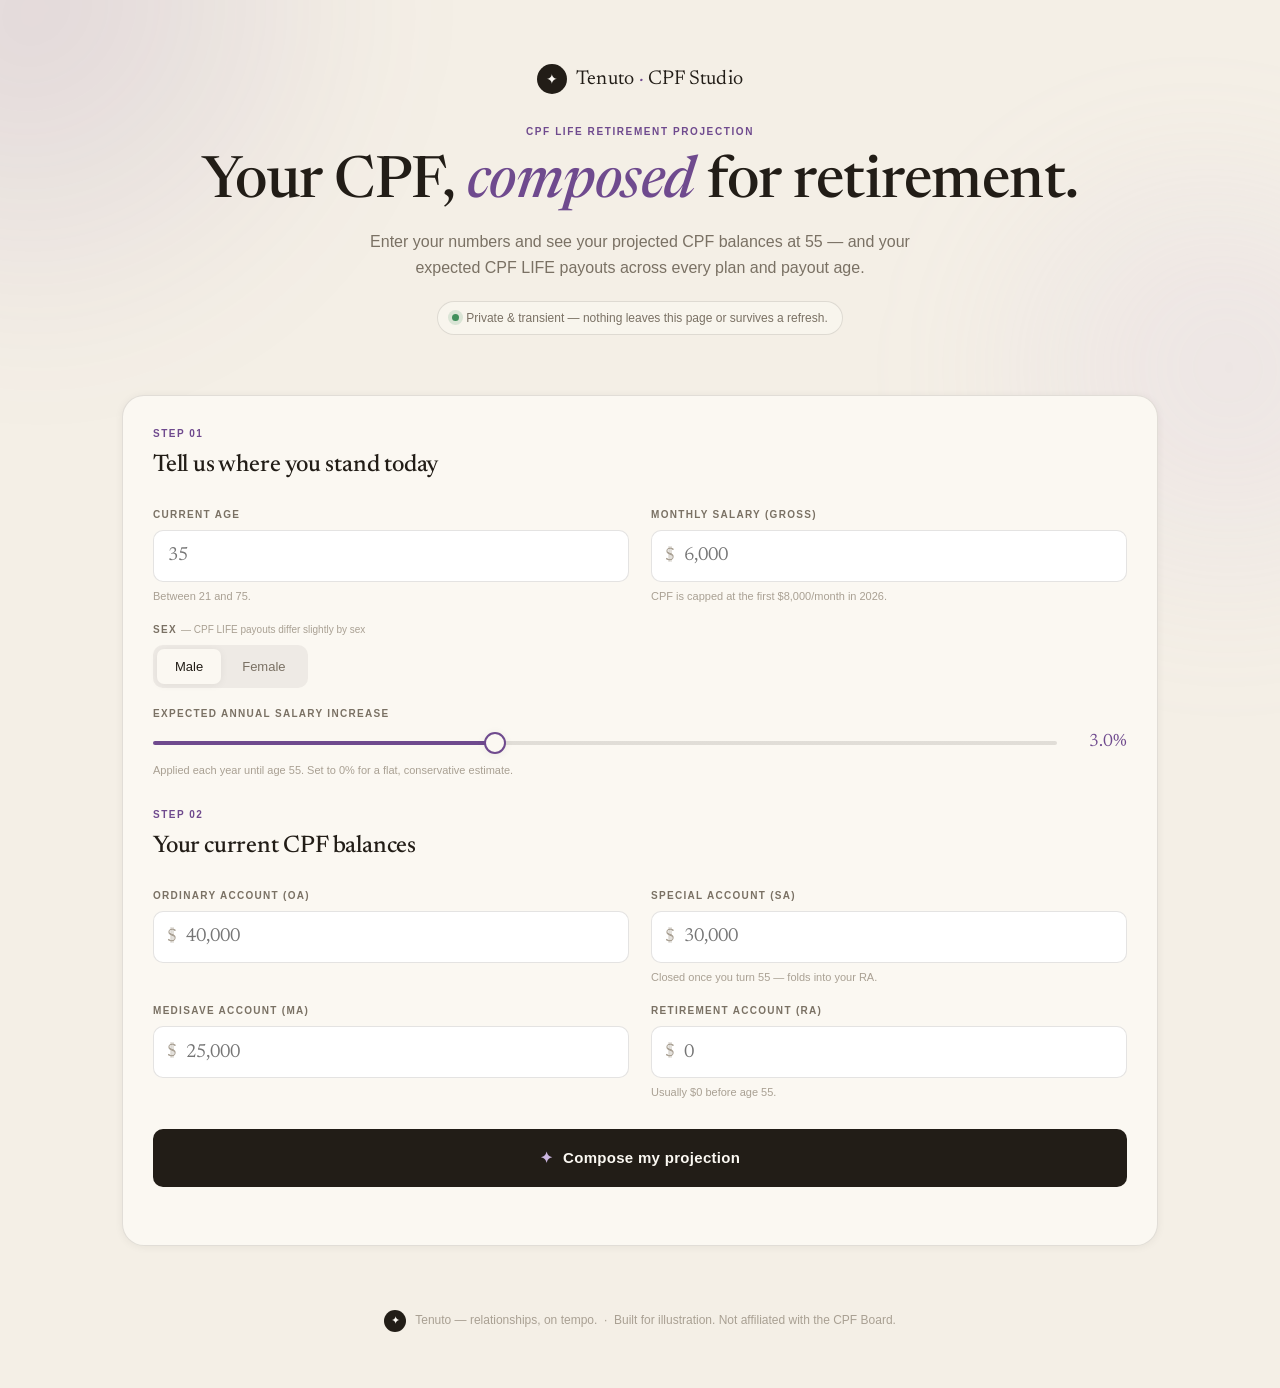
==== cpf-life-calculator/index.html @ d9b05e90 "Add CPF LIFE calculator (cpf-life-calculator/)" ====
<!DOCTYPE html>
<html lang="en">
<head>
<meta charset="UTF-8" />
<meta name="viewport" content="width=device-width, initial-scale=1.0" />
<title>CPF LIFE Projection — Tenuto</title>
<meta name="description" content="Estimate your CPF balances at retirement and your CPF LIFE monthly payouts across every plan. Nothing is saved." />
<link rel="preconnect" href="https://fonts.googleapis.com" />
<link rel="preconnect" href="https://fonts.gstatic.com" crossorigin />
<link href="https://fonts.googleapis.com/css2?family=Newsreader:ital,opsz,wght@0,6..72,400;0,6..72,500;0,6..72,600;1,6..72,400;1,6..72,500&display=swap" rel="stylesheet" />
<style>
  /* ─────────────────────────────────────────────────────────────
     Tenuto design tokens — "Relationships, on tempo."
     Warm ivory canvas · single plum accent · Newsreader serif voice.
  ───────────────────────────────────────────────────────────────*/
  :root{
    --bg:#F4EFE6; --bg2:#FBF8F2; --field:#FFFFFF;
    --ink:#221D17; --ink2:#7A7164; --ink3:#A9A093;
    --hair:rgba(34,29,23,0.12); --hair2:rgba(34,29,23,0.06);
    --accent:#6F4A8E; --accentTint:#CBB6E0; --accentSoft:rgba(111,74,142,0.10);
    --clay:#9A3B32; --green:#3F8F5B;
    --serif:'Newsreader', Georgia, 'Times New Roman', serif;
    --sans:-apple-system, BlinkMacSystemFont, 'Helvetica Neue', Helvetica, Arial, sans-serif;
    --shadow:0 1px 8px rgba(34,29,23,0.06);
    --shadow-lg:0 16px 50px -18px rgba(34,29,23,0.28);
    --r-sm:6px; --r-md:10px; --r-lg:16px; --r-xl:22px;
  }
  *{box-sizing:border-box; margin:0; padding:0}
  html{scroll-behavior:smooth}
  body{
    font-family:var(--sans); color:var(--ink); background:var(--bg);
    -webkit-font-smoothing:antialiased; line-height:1.5; overflow-x:hidden;
    font-size:15px;
  }
  /* animated ambient field */
  .ambient{position:fixed; inset:0; z-index:0; pointer-events:none; overflow:hidden}
  .blob{position:absolute; border-radius:50%; filter:blur(70px); opacity:.5; animation:drift 26s ease-in-out infinite}
  .blob.b1{width:46vw; height:46vw; left:-12vw; top:-14vw; background:radial-gradient(circle at 30% 30%, rgba(111,74,142,.30), transparent 65%)}
  .blob.b2{width:40vw; height:40vw; right:-12vw; top:18vh; background:radial-gradient(circle at 60% 40%, rgba(203,182,224,.40), transparent 65%); animation-delay:-8s}
  .blob.b3{width:38vw; height:38vw; left:24vw; bottom:-18vw; background:radial-gradient(circle at 50% 50%, rgba(154,59,50,.16), transparent 65%); animation-delay:-14s}
  @keyframes drift{0%,100%{transform:translate(0,0) scale(1)}33%{transform:translate(4vw,3vh) scale(1.08)}66%{transform:translate(-3vw,-2vh) scale(.96)}}
  @media (prefers-reduced-motion: reduce){.blob{animation:none}}

  .wrap{position:relative; z-index:1; max-width:1080px; margin:0 auto; padding:0 22px}

  /* ── Masthead ───────────────────────────────────────────── */
  header.mast{padding:64px 0 26px; text-align:center}
  .brandrow{display:inline-flex; align-items:center; gap:9px; margin-bottom:30px;
    opacity:0; animation:rise .8s .05s cubic-bezier(.2,.7,.2,1) forwards}
  .mark{width:30px; height:30px; border-radius:50%; background:var(--ink); color:var(--bg2);
    display:grid; place-items:center; font-size:14px}
  .brandname{font-family:var(--serif); font-size:20px; letter-spacing:.2px}
  .brandname em{font-style:italic; color:var(--accent)}
  .kicker{font-family:var(--sans); font-size:10px; font-weight:600; letter-spacing:1.6px;
    text-transform:uppercase; color:var(--accent); margin-bottom:14px;
    opacity:0; animation:rise .8s .12s cubic-bezier(.2,.7,.2,1) forwards}
  h1{font-family:var(--serif); font-weight:500; font-size:clamp(34px,6vw,58px);
    line-height:1.04; letter-spacing:-.5px; margin-bottom:16px;
    opacity:0; animation:rise .9s .18s cubic-bezier(.2,.7,.2,1) forwards}
  h1 em{font-style:italic; color:var(--accent)}
  .sub{max-width:560px; margin:0 auto; color:var(--ink2); font-size:16px; line-height:1.6;
    opacity:0; animation:rise .9s .26s cubic-bezier(.2,.7,.2,1) forwards}
  .priv{display:inline-flex; align-items:center; gap:7px; margin-top:20px; padding:7px 14px;
    border:1px solid var(--hair); border-radius:999px; background:rgba(251,248,242,.6);
    font-size:12px; color:var(--ink2); opacity:0; animation:rise .9s .34s cubic-bezier(.2,.7,.2,1) forwards}
  .priv .dot{width:7px; height:7px; border-radius:50%; background:var(--green); box-shadow:0 0 0 4px rgba(63,143,91,.16)}

  @keyframes rise{from{opacity:0; transform:translateY(16px)}to{opacity:1; transform:translateY(0)}}

  /* ── Card ───────────────────────────────────────────────── */
  .card{background:var(--bg2); border:1px solid var(--hair); border-radius:var(--r-xl);
    box-shadow:var(--shadow); padding:30px}
  .panel{margin:34px 0; opacity:0; animation:rise .9s .42s cubic-bezier(.2,.7,.2,1) forwards}

  .sectlabel{font-size:10px; font-weight:600; letter-spacing:1.5px; text-transform:uppercase;
    color:var(--accent); margin-bottom:6px}
  .secttitle{font-family:var(--serif); font-size:24px; font-weight:500; letter-spacing:-.2px}

  /* ── Form grid ──────────────────────────────────────────── */
  .grid{display:grid; grid-template-columns:repeat(2,1fr); gap:18px 22px; margin-top:24px}
  .field-full{grid-column:1 / -1}
  label.lab{display:block; font-size:10px; font-weight:600; letter-spacing:1.3px;
    text-transform:uppercase; color:var(--ink2); margin-bottom:8px}
  .inputwrap{position:relative}
  .pre{position:absolute; left:14px; top:50%; transform:translateY(-50%); color:var(--ink3);
    font-family:var(--serif); font-size:18px; pointer-events:none}
  input[type=number]{width:100%; height:52px; padding:0 14px 0 32px; border:1px solid var(--hair);
    border-radius:var(--r-md); background:var(--field); font-family:var(--serif); font-size:19px;
    color:var(--ink); outline:none; transition:border-color .2s, box-shadow .2s; -moz-appearance:textfield}
  input.nopre{padding-left:14px}
  input[type=number]::-webkit-outer-spin-button,input[type=number]::-webkit-inner-spin-button{-webkit-appearance:none}
  input[type=number]:focus{border-color:var(--accent); box-shadow:0 0 0 3px var(--accentSoft)}
  .hint{font-size:11px; color:var(--ink3); margin-top:6px}

  /* segmented */
  .seg{display:inline-flex; padding:4px; background:var(--hair2); border-radius:var(--r-md); gap:3px}
  .seg button{appearance:none; border:0; background:transparent; cursor:pointer; font-family:var(--sans);
    font-size:13px; font-weight:500; color:var(--ink2); padding:10px 18px; border-radius:7px;
    transition:all .22s cubic-bezier(.2,.7,.2,1)}
  .seg button[aria-pressed=true]{background:var(--bg2); color:var(--ink); box-shadow:var(--shadow)}

  /* slider */
  .sliderrow{display:flex; align-items:center; gap:16px}
  input[type=range]{-webkit-appearance:none; appearance:none; height:4px; border-radius:999px; flex:1;
    background:linear-gradient(90deg,var(--accent) var(--fill,40%), var(--hair) var(--fill,40%)); outline:none}
  input[type=range]::-webkit-slider-thumb{-webkit-appearance:none; width:22px; height:22px; border-radius:50%;
    background:var(--bg2); border:2px solid var(--accent); cursor:pointer; box-shadow:var(--shadow); transition:transform .15s}
  input[type=range]::-webkit-slider-thumb:active{transform:scale(1.15)}
  input[type=range]::-moz-range-thumb{width:20px; height:20px; border-radius:50%; background:var(--bg2);
    border:2px solid var(--accent); cursor:pointer}
  .slidval{font-family:var(--serif); font-size:18px; min-width:54px; text-align:right; color:var(--accent)}

  /* CTA button */
  .calcbtn{margin-top:28px; width:100%; height:58px; border:0; border-radius:var(--r-md); cursor:pointer;
    background:var(--ink); color:var(--bg2); font-family:var(--sans); font-size:15px; font-weight:600;
    letter-spacing:.3px; display:inline-flex; align-items:center; justify-content:center; gap:10px;
    transition:transform .18s cubic-bezier(.2,.7,.2,1), box-shadow .25s, background .2s}
  .calcbtn:hover{transform:translateY(-2px); box-shadow:var(--shadow-lg); background:#171310}
  .calcbtn:active{transform:translateY(0)}
  .calcbtn .glyph{color:var(--accentTint)}

  .err{color:var(--clay); font-size:12px; margin-top:12px; min-height:16px; text-align:center}

  /* ── Results ────────────────────────────────────────────── */
  #results{display:none}
  #results.show{display:block}
  .reveal{opacity:0; transform:translateY(22px); transition:opacity .8s cubic-bezier(.2,.7,.2,1), transform .8s cubic-bezier(.2,.7,.2,1)}
  .reveal.in{opacity:1; transform:translateY(0)}

  .heroStats{display:grid; grid-template-columns:repeat(3,1fr); gap:18px; margin-top:24px}
  .stat{background:var(--bg2); border:1px solid var(--hair); border-radius:var(--r-lg); padding:24px; position:relative; overflow:hidden}
  .stat.feature{background:linear-gradient(155deg,#2a2238,#191320); border-color:transparent; color:var(--bg2)}
  .stat .lab2{font-size:10px; font-weight:600; letter-spacing:1.3px; text-transform:uppercase; color:var(--ink2); margin-bottom:12px}
  .stat.feature .lab2{color:var(--accentTint)}
  .stat .num{font-family:var(--serif); font-size:clamp(28px,4.4vw,40px); font-weight:500; line-height:1; letter-spacing:-.5px}
  .stat .num small{font-size:.5em; color:var(--ink3); font-weight:400}
  .stat.feature .num small{color:var(--accentTint)}
  .stat .cap{font-size:12px; color:var(--ink2); margin-top:10px}
  .stat.feature .cap{color:rgba(251,248,242,.7)}
  .stat .spark{position:absolute; right:-6px; bottom:-6px; font-family:var(--serif); font-size:90px; color:var(--accentSoft); line-height:1; user-select:none}

  /* chart card */
  .chartcard{margin-top:22px; padding:28px}
  .chart-head{display:flex; justify-content:space-between; align-items:flex-start; flex-wrap:wrap; gap:12px; margin-bottom:6px}
  .legend{display:flex; gap:16px; flex-wrap:wrap; font-size:12px; color:var(--ink2)}
  .legend span{display:inline-flex; align-items:center; gap:6px}
  .swatch{width:11px; height:11px; border-radius:3px; display:inline-block}
  svg.chart{width:100%; height:auto; display:block; overflow:visible}
  .axis{font-size:10px; fill:var(--ink3); font-family:var(--sans)}
  .gridline{stroke:var(--hair); stroke-width:1}
  .draw{stroke-dasharray:var(--len); stroke-dashoffset:var(--len); animation:drawline 1.6s .2s cubic-bezier(.4,0,.2,1) forwards}
  @keyframes drawline{to{stroke-dashoffset:0}}

  /* breakdown bars */
  .bd{display:grid; gap:14px; margin-top:22px}
  .bd-row{display:grid; grid-template-columns:90px 1fr 110px; align-items:center; gap:14px}
  .bd-name{font-size:12px; font-weight:600; letter-spacing:.4px; color:var(--ink2)}
  .bd-track{height:30px; background:var(--hair2); border-radius:7px; overflow:hidden}
  .bd-fill{height:100%; width:0; border-radius:7px; transition:width 1.2s cubic-bezier(.2,.7,.2,1)}
  .bd-val{font-family:var(--serif); font-size:17px; text-align:right; color:var(--ink)}

  /* matrix */
  .matrix-scroll{overflow-x:auto; margin-top:22px; border-radius:var(--r-md)}
  table.matrix{width:100%; border-collapse:collapse; min-width:560px}
  table.matrix th,table.matrix td{padding:14px 12px; text-align:right; border-bottom:1px solid var(--hair)}
  table.matrix thead th{font-size:10px; font-weight:600; letter-spacing:1px; text-transform:uppercase; color:var(--ink2); text-align:right}
  table.matrix thead th:first-child,table.matrix tbody th{text-align:left}
  table.matrix tbody th{font-family:var(--sans); font-weight:600; font-size:13px; color:var(--ink)}
  table.matrix tbody th small{display:block; font-weight:400; font-size:10.5px; color:var(--ink3); letter-spacing:0; text-transform:none; margin-top:2px}
  table.matrix td{font-family:var(--serif); font-size:18px; color:var(--ink)}
  table.matrix .col65{background:var(--accentSoft)}
  table.matrix tr:last-child td,table.matrix tr:last-child th{border-bottom:0}

  /* plan cards */
  .plans{display:grid; grid-template-columns:repeat(3,1fr); gap:18px; margin-top:22px}
  .plan{background:var(--bg2); border:1px solid var(--hair); border-radius:var(--r-lg); padding:24px; transition:transform .25s cubic-bezier(.2,.7,.2,1), box-shadow .25s, border-color .25s}
  .plan:hover{transform:translateY(-4px); box-shadow:var(--shadow-lg); border-color:var(--accentTint)}
  .plan h3{font-family:var(--serif); font-size:20px; font-weight:500; margin-bottom:4px}
  .plan .tagline{font-size:11.5px; color:var(--ink2); min-height:32px; margin-bottom:16px}
  .plan .big{font-family:var(--serif); font-size:34px; font-weight:500; letter-spacing:-.5px; line-height:1}
  .plan .big small{font-size:.42em; color:var(--ink3)}
  .plan .meta{font-size:11.5px; color:var(--ink2); margin-top:14px; padding-top:14px; border-top:1px solid var(--hair); line-height:1.6}
  .plan .meta b{color:var(--ink); font-weight:600}
  .badge{display:inline-block; font-size:9.5px; font-weight:600; letter-spacing:1px; text-transform:uppercase; padding:4px 8px; border-radius:999px; background:var(--accentSoft); color:var(--accent); margin-bottom:14px}

  /* control row for over-time chart */
  .ctrlrow{display:flex; align-items:center; gap:12px; flex-wrap:wrap}
  .ctrlrow .lab{margin:0}

  /* comparison */
  .cmp{display:grid; grid-template-columns:repeat(3,1fr); gap:18px; margin-top:22px}
  .cmp-item{text-align:center; background:var(--bg2); border:1px solid var(--hair); border-radius:var(--r-lg); padding:22px}
  .cmp-item .tier{font-size:10px; font-weight:600; letter-spacing:1.2px; text-transform:uppercase; color:var(--accent)}
  .cmp-item .tname{font-family:var(--serif); font-size:15px; color:var(--ink2); margin:4px 0 14px}
  .cmp-bar{height:120px; display:flex; align-items:flex-end; justify-content:center; margin-bottom:14px}
  .cmp-col{width:46px; background:linear-gradient(180deg,var(--accent),#8a63a8); border-radius:7px 7px 0 0; height:0; transition:height 1.1s cubic-bezier(.2,.7,.2,1)}
  .cmp-item .cv{font-family:var(--serif); font-size:24px; font-weight:500}
  .cmp-item .cs{font-size:11px; color:var(--ink3); margin-top:4px}

  /* CTA + disclaimer */
  .ctaband{margin-top:34px; background:linear-gradient(155deg,#2a2238,#191320); color:var(--bg2);
    border-radius:var(--r-xl); padding:38px; text-align:center}
  .ctaband h2{font-family:var(--serif); font-weight:500; font-size:28px; margin-bottom:10px}
  .ctaband h2 em{font-style:italic; color:var(--accentTint)}
  .ctaband p{color:rgba(251,248,242,.72); max-width:480px; margin:0 auto 24px; font-size:14.5px}
  .ctaband a.btn{display:inline-flex; align-items:center; gap:9px; background:var(--bg2); color:var(--ink);
    text-decoration:none; font-weight:600; font-size:14.5px; padding:15px 30px; border-radius:var(--r-md);
    transition:transform .18s, box-shadow .25s}
  .ctaband a.btn:hover{transform:translateY(-2px); box-shadow:0 14px 40px -14px rgba(0,0,0,.6)}

  .disclaimer{margin:30px 0 10px; font-size:11.5px; color:var(--ink3); line-height:1.7; text-align:left}
  .disclaimer b{color:var(--ink2)}
  footer{text-align:center; padding:30px 0 56px; color:var(--ink3); font-size:12px}
  footer .mark{display:inline-grid; vertical-align:middle; margin-right:6px; width:22px; height:22px; font-size:11px}

  /* responsive */
  @media (max-width:760px){
    .grid{grid-template-columns:1fr}
    .heroStats{grid-template-columns:1fr}
    .plans{grid-template-columns:1fr}
    .cmp{grid-template-columns:1fr}
    .card{padding:22px}
    .bd-row{grid-template-columns:74px 1fr 92px; gap:10px}
    header.mast{padding:46px 0 18px}
  }
</style>
</head>
<body>
<div class="ambient" aria-hidden="true">
  <div class="blob b1"></div><div class="blob b2"></div><div class="blob b3"></div>
</div>

<div class="wrap">
  <header class="mast">
    <div class="brandrow">
      <span class="mark">✦</span>
      <span class="brandname">Tenuto <em>·</em> CPF&nbsp;Studio</span>
    </div>
    <div class="kicker">CPF LIFE Retirement Projection</div>
    <h1>Your CPF, <em>composed</em> for retirement.</h1>
    <p class="sub">Enter your numbers and see your projected CPF balances at 55 — and your expected CPF LIFE payouts across every plan and payout age.</p>
    <div class="priv"><span class="dot"></span> Private &amp; transient — nothing leaves this page or survives a refresh.</div>
  </header>

  <!-- ── INPUT ─────────────────────────────────────────────── -->
  <section class="panel">
    <div class="card">
      <div class="sectlabel">Step 01</div>
      <div class="secttitle">Tell us where you stand today</div>

      <div class="grid">
        <div>
          <label class="lab" for="age">Current age</label>
          <div class="inputwrap"><input class="nopre" type="number" id="age" min="21" max="75" step="1" placeholder="35" /></div>
          <div class="hint">Between 21 and 75.</div>
        </div>

        <div>
          <label class="lab" for="salary">Monthly salary (gross)</label>
          <div class="inputwrap"><span class="pre">$</span><input type="number" id="salary" min="0" max="60000" step="50" placeholder="6,000" /></div>
          <div class="hint">CPF is capped at the first $8,000/month in 2026.</div>
        </div>

        <div class="field-full">
          <label class="lab">Sex <span style="font-weight:400;text-transform:none;letter-spacing:0;color:var(--ink3)">— CPF LIFE payouts differ slightly by sex</span></label>
          <div class="seg" id="segSex" role="group" aria-label="Sex">
            <button type="button" data-v="M" aria-pressed="true">Male</button>
            <button type="button" data-v="F" aria-pressed="false">Female</button>
          </div>
        </div>

        <div class="field-full">
          <label class="lab" for="growth">Expected annual salary increase</label>
          <div class="sliderrow">
            <input type="range" id="growth" min="0" max="8" step="0.5" value="3" />
            <span class="slidval" id="growthVal">3.0%</span>
          </div>
          <div class="hint">Applied each year until age 55. Set to 0% for a flat, conservative estimate.</div>
        </div>
      </div>

      <div style="margin-top:28px" class="sectlabel">Step 02</div>
      <div class="secttitle">Your current CPF balances</div>
      <div class="grid">
        <div>
          <label class="lab" for="oa">Ordinary Account (OA)</label>
          <div class="inputwrap"><span class="pre">$</span><input type="number" id="oa" min="0" max="3000000" step="100" placeholder="40,000" /></div>
        </div>
        <div>
          <label class="lab" for="sa">Special Account (SA)</label>
          <div class="inputwrap"><span class="pre">$</span><input type="number" id="sa" min="0" max="3000000" step="100" placeholder="30,000" /></div>
          <div class="hint">Closed once you turn 55 — folds into your RA.</div>
        </div>
        <div>
          <label class="lab" for="ma">MediSave Account (MA)</label>
          <div class="inputwrap"><span class="pre">$</span><input type="number" id="ma" min="0" max="3000000" step="100" placeholder="25,000" /></div>
        </div>
        <div>
          <label class="lab" for="ra">Retirement Account (RA)</label>
          <div class="inputwrap"><span class="pre">$</span><input type="number" id="ra" min="0" max="3000000" step="100" placeholder="0" /></div>
          <div class="hint">Usually $0 before age 55.</div>
        </div>
      </div>

      <button class="calcbtn" id="calcBtn"><span class="glyph">✦</span> Compose my projection</button>
      <div class="err" id="err"></div>
    </div>
  </section>

  <!-- ── RESULTS ───────────────────────────────────────────── -->
  <section id="results">

    <div class="panel reveal" id="r1">
      <div class="sectlabel">Step 03 — Your outlook</div>
      <div class="secttitle" id="outlookTitle">Where your CPF is headed</div>
      <div class="heroStats">
        <div class="stat">
          <div class="lab2" id="s1lab">Total CPF at 55</div>
          <div class="num"><small>$</small><span id="s1" data-target="0">0</span></div>
          <div class="cap" id="s1cap">OA + MediSave + Retirement Account</div>
          <div class="spark">✦</div>
        </div>
        <div class="stat">
          <div class="lab2">RA at 65 · CPF LIFE premium</div>
          <div class="num"><small>$</small><span id="s2" data-target="0">0</span></div>
          <div class="cap">The capital that funds your lifelong payouts</div>
          <div class="spark">✦</div>
        </div>
        <div class="stat feature">
          <div class="lab2">Est. monthly payout from 65</div>
          <div class="num"><small>$</small><span id="s3" data-target="0">0</span></div>
          <div class="cap" id="s3cap">CPF LIFE Standard Plan</div>
          <div class="spark" style="color:rgba(203,182,224,.14)">✦</div>
        </div>
      </div>
    </div>

    <div class="panel reveal" id="r2">
      <div class="card chartcard">
        <div class="chart-head">
          <div>
            <div class="sectlabel">Accumulation</div>
            <div class="secttitle">Your CPF balance, year by year</div>
          </div>
          <div class="legend">
            <span><i class="swatch" style="background:#6F4A8E"></i> Total CPF</span>
            <span><i class="swatch" style="background:#CBB6E0"></i> Retirement Account</span>
          </div>
        </div>
        <div id="accChart"></div>
      </div>
    </div>

    <div class="panel reveal" id="r3">
      <div class="card">
        <div class="sectlabel">Composition</div>
        <div class="secttitle" id="bdTitle">How it splits at age 55</div>
        <div class="bd" id="breakdown"></div>
      </div>
    </div>

    <div class="panel reveal" id="r4">
      <div class="sectlabel">Step 04 — The payouts</div>
      <div class="secttitle">Three plans, your way</div>
      <p style="color:var(--ink2);max-width:620px;margin-top:8px;font-size:14.5px">CPF LIFE gives you three plans. These are your estimated payouts if you start at 65, based on your projected Retirement Account.</p>
      <div class="plans" id="planCards"></div>
    </div>

    <div class="panel reveal" id="r5">
      <div class="card chartcard">
        <div class="chart-head">
          <div>
            <div class="sectlabel">Every permutation</div>
            <div class="secttitle">Payout over your lifetime</div>
          </div>
          <div class="ctrlrow">
            <span class="lab" style="margin:0">Start payouts at</span>
            <div class="seg" id="segAge" role="group" aria-label="Payout start age"></div>
          </div>
        </div>
        <div class="legend" style="margin-bottom:8px">
          <span><i class="swatch" style="background:#6F4A8E"></i> Standard</span>
          <span><i class="swatch" style="background:#3F8F5B"></i> Escalating</span>
          <span><i class="swatch" style="background:#9A3B32"></i> Basic</span>
        </div>
        <div id="lifeChart"></div>
        <p style="color:var(--ink3);font-size:11.5px;margin-top:14px">The Escalating Plan starts lower but grows 2% every year — it typically overtakes the Standard Plan in your late 70s to early 80s.</p>
      </div>
    </div>

    <div class="panel reveal" id="r6">
      <div class="card">
        <div class="sectlabel">Full matrix</div>
        <div class="secttitle">Monthly payout by plan &amp; start age</div>
        <div class="matrix-scroll">
          <table class="matrix" id="matrix"></table>
        </div>
        <p style="color:var(--ink3);font-size:11.5px;margin-top:14px">Escalating figures show the <i>initial</i> monthly payout; it rises 2%/yr thereafter. Deferring each year past 65 adds roughly 7% to your payout.</p>
      </div>
    </div>

    <div class="panel reveal" id="r7">
      <div class="card">
        <div class="sectlabel">For context</div>
        <div class="secttitle">If you set aside each retirement sum</div>
        <p style="color:var(--ink2);max-width:620px;margin-top:8px;font-size:14.5px">Standard Plan payout from 65 at the three benchmark sums for your cohort (projected to the year you turn 55).</p>
        <div class="cmp" id="cmp"></div>
      </div>
    </div>

    <div class="ctaband reveal" id="r8">
      <h2>Want to make these numbers <em>bigger</em>?</h2>
      <p>Top-ups, OA-to-RA transfers, and the right CPF LIFE plan can meaningfully lift your retirement income. Let's map your options together.</p>
      <a class="btn" href="#" id="ctaLink"><span>✦</span> Book a consultation</a>
    </div>

    <div class="disclaimer">
      <b>Important — please read.</b> This tool produces <b>illustrative estimates only</b> and is not financial advice, an offer, or a guarantee of any payout. Figures use 2026 CPF parameters (contribution &amp; allocation rates, $8,000 monthly wage ceiling, 2.5% OA / 4% SMRA interest with extra-interest tiers, BRS $110,200 · FRS $220,400 · ERS $440,800) and assume contributions continue to age 55, after which balances grow at CPF interest with no further contributions or withdrawals. CPF LIFE payouts are modelled from CPF Board's published Standard-Plan estimates (male basis, ~7% female adjustment) and interpolated; Basic and Escalating figures are approximations. Actual CPF rules, interest rates, retirement sums, and payouts are set by the CPF Board and change over time. Verify any figure with the official <a href="https://www.cpf.gov.sg" target="_blank" rel="noopener" style="color:var(--accent)">CPF LIFE Estimator</a> and a licensed adviser before acting.
    </div>
  </section>

  <footer>
    <span class="mark">✦</span> Tenuto — relationships, on tempo. &nbsp;·&nbsp; Built for illustration. Not affiliated with the CPF Board.
  </footer>
</div>

<script>
/* ═══════════════════════════════════════════════════════════════
   CPF + CPF LIFE projection engine  (2026 parameters)
   Sources: CPF Board allocation/contribution rates 2026, interest
   rate floors, retirement sums (BRS/FRS/ERS 2026), and CPF Board
   published CPF LIFE Standard-Plan payout estimates.
   ═══════════════════════════════════════════════════════════════ */
const Y0 = 2026;
const CEIL = 8000;            // monthly Ordinary Wage ceiling 2026
const BHS  = 75500;           // Basic Healthcare Sum 2026 (MA cap)
const RS   = { BRS:110200, FRS:220400, ERS:440800 }; // turning 55 in 2026
const RS_G = 0.035;           // retirement sums grow ~3.5%/yr
const FEMALE_ADJ = 0.93;      // CPF LIFE female payout ≈ 7% lower
const DEFER = 0.07;           // ≈ +7% payout per year deferred past 65
const ESC_INIT = 0.79;        // Escalating initial ≈ 79% of Standard
const ESC_GROW = 0.02;        // Escalating grows 2%/yr
const BASIC_INIT = 0.95;      // Basic initial ≈ 95% of Standard

// Allocation rates 2026 — fraction of (capped) wage to each account.
const ALLOC = [
  {max:35, oa:.23,  sa:.06,  ma:.08 },
  {max:45, oa:.21,  sa:.07,  ma:.09 },
  {max:50, oa:.19,  sa:.08,  ma:.10 },
  {max:55, oa:.15,  sa:.115, ma:.105},
  {max:60, oa:.12,  ra:.115, ma:.105},
  {max:65, oa:.035, ra:.11,  ma:.105},
  {max:70, oa:.01,  ra:.05,  ma:.105},
  {max:200,oa:.01,  ra:.01,  ma:.105},
];
const band = a => ALLOC.find(b => a <= b.max);

// Official CPF LIFE reference tables (2026 basis, Standard Plan, male).
//   SP : savings set aside at 55  →  CPF LIFE premium at 65
//   P65: premium at 65            →  monthly payout from 65
// Linear interpolation between these published anchors reproduces CPF's
// own figures exactly at BRS/FRS/ERS.
const SP  = [[50000,82400],[110200,170200],[150000,227900],[220400,330100],[300000,445600],[440800,650100]];
const P65 = [[82400,490],[170200,950],[227900,1250],[330100,1780],[445600,2380],[650100,3440]];
function interp(t,x){
  if (x<=t[0][0]){ const[a,va]=t[0],[b,vb]=t[1]; return Math.max(0, va+(vb-va)/(b-a)*(x-a)); }
  for (let i=0;i<t.length-1;i++){ const[a,va]=t[i],[b,vb]=t[i+1]; if(x<=b) return va+(vb-va)/(b-a)*(x-a); }
  const n=t.length,[a,va]=t[n-2],[b,vb]=t[n-1]; return vb+(vb-va)/(b-a)*(x-b);
}
// RA at 65 (the CPF LIFE premium) from a Retirement Account balance held at `age`.
function premium65From(ra, age){
  if (ra<=0) return 0;
  if (age>=65) return ra;
  if (age<=55) return interp(SP, ra);
  const fullRatio = interp(SP, ra)/ra;            // implied 10-yr growth at this balance
  return ra*Math.pow(fullRatio, (65-age)/10);
}

function project(inp){
  let {age, salary, growth, oa, sa, ma, ra} = inp;
  let OA=oa, SA=sa, MA=ma, RA=ra, sal=salary;
  const accumulated = age < 55;
  const series=[{age, OA, SA, MA, RA, total:OA+SA+MA+RA}];

  // Phase 1 — accumulate to 55
  if (age < 55){
    for (let a=age; a<55; a++){
      const wage = Math.min(sal, CEIL) * 12;
      const bd = band(a);
      OA += wage*bd.oa; SA += wage*(bd.sa||0); MA += wage*bd.ma;
      if (MA > BHS){ SA += (MA-BHS); MA = BHS; }          // MA overflow → SA pre-55
      const comb = Math.min(OA,20000) + SA + MA;          // extra interest base (pre-55)
      const extra = 0.01*Math.min(60000, comb);
      OA*=1.025; SA*=1.04; MA*=1.04; SA += extra;
      sal *= (1+growth);
      series.push({age:a+1, OA, SA, MA, RA, total:OA+SA+MA+RA});
    }
    // Form RA at 55 — SA then OA up to the cohort's FRS
    const yrsTo55 = 55 - age;
    const frs55 = RS.FRS * Math.pow(1+RS_G, yrsTo55);
    let need = frs55;
    let m = Math.min(SA, need); RA+=m; SA-=m; need-=m;
    if (need>0){ const m2=Math.min(OA,need); RA+=m2; OA-=m2; need-=m2; }
    OA += SA; SA = 0;                                      // SA closes at 55
    series[series.length-1] = {age:55, OA, SA:0, MA, RA, total:OA+MA+RA};
  }

  // Snapshot at "retirement" (age 55, or now if already older)
  const baseAge = Math.max(age, 55);
  const snap = { age:baseAge, OA, MA, RA, total:OA+MA+RA };

  // Phase 2 — RA at 65 (CPF LIFE premium) + balances grown to 65 for display
  const RA65 = premium65From(RA, baseAge);
  const yrsTo65 = Math.max(0, 65 - baseAge);
  let OA65 = OA*Math.pow(1.025, yrsTo65);
  let MA65 = MA*Math.pow(1.04,  yrsTo65);
  // extend the series to 65 for the chart (only when RA already exists, i.e. age>=55)
  if (!accumulated && baseAge < 65 && RA > 0){
    const annual = Math.pow(RA65/RA, 1/yrsTo65);
    let rr=RA, oo=OA, mm=MA;
    for (let a=baseAge; a<65; a++){ rr*=annual; oo*=1.025; mm*=1.04;
      series.push({age:a+1, OA:oo, SA:0, MA:mm, RA:rr, total:oo+mm+rr}); }
  }

  // Phase 3 — payouts. Earliest start = max(65, current age).
  const earliest = Math.max(65, age);
  const ages = []; for(let a=earliest; a<=70; a++) ages.push(a);
  const g = inp.sex==='F' ? FEMALE_ADJ : 1;
  const base65 = interp(P65, RA65) * g;     // Standard payout if started at 65

  const payoutAt = (a) => base65 * (1 + DEFER*(a-65));
  const plans = ages.map(a => {
    const std = payoutAt(a);
    return { age:a, Standard:std, Basic:std*BASIC_INIT, Escalating:std*ESC_INIT };
  });

  // Benchmark comparison (cohort BRS/FRS/ERS set aside at 55 → payout @65)
  const yrsTo55 = Math.max(0, 55-age);
  const f = Math.pow(1+RS_G, yrsTo55);
  const bench = ['BRS','FRS','ERS'].map(k => {
    const at55 = RS[k]*f;
    const at65 = interp(SP, at55);
    return { tier:k, at55, payout: interp(P65, at65)*g };
  });

  return { snap, RA65, OA65, MA65, total65:OA65+MA65+RA65, base65, ages, plans, bench, series, sex:inp.sex, age };
}

/* ═══════════════════════════════════════════════════════════════
   UI
   ═══════════════════════════════════════════════════════════════ */
const $ = s => document.querySelector(s);
const fmt = n => Math.round(n).toLocaleString('en-SG');
let SEX='M', START=65, MODEL=null;

// segmented: sex
$('#segSex').addEventListener('click', e=>{
  const b=e.target.closest('button'); if(!b) return;
  [...e.currentTarget.children].forEach(x=>x.setAttribute('aria-pressed', x===b));
  SEX=b.dataset.v;
});
// slider
const gr=$('#growth'), grv=$('#growthVal');
const setGr=()=>{ grv.textContent=parseFloat(gr.value).toFixed(1)+'%'; gr.style.setProperty('--fill',(gr.value/8*100)+'%'); };
gr.addEventListener('input',setGr); setGr();

$('#calcBtn').addEventListener('click', run);
[...document.querySelectorAll('input')].forEach(i=>i.addEventListener('keydown',e=>{ if(e.key==='Enter') run(); }));

function num(id){ const v=parseFloat($('#'+id).value); return isNaN(v)?null:v; }

function run(){
  const err=$('#err'); err.textContent='';
  const age=num('age'), salary=num('salary');
  const oa=num('oa')||0, sa=num('sa')||0, ma=num('ma')||0, ra=num('ra')||0;
  if(age===null||age<21||age>75){ err.textContent='Please enter an age between 21 and 75.'; return; }
  if(salary===null||salary<0){ err.textContent='Please enter your monthly salary.'; return; }
  const growth=parseFloat(gr.value)/100;

  MODEL = project({age, salary, growth, sex:SEX, oa, sa, ma, ra});
  START = MODEL.ages[0];
  render(MODEL);

  const res=$('#results'); res.classList.add('show');
  // staged reveal
  const panels=['#r1','#r2','#r3','#r4','#r5','#r6','#r7','#r8'];
  requestAnimationFrame(()=>{
    panels.forEach((p,i)=> setTimeout(()=>$(p).classList.add('in'), 80*i));
    const r1=$('#r1'); if(r1.scrollIntoView) r1.scrollIntoView({behavior:'smooth', block:'start'});
  });
}

function render(m){
  const olderNow = m.age>=55;
  $('#s1lab').textContent = olderNow? 'Total CPF today' : 'Total CPF at 55';
  $('#outlookTitle').textContent = olderNow? 'Where your CPF stands' : 'Where your CPF is headed';
  $('#bdTitle').textContent = olderNow? 'How it splits today' : 'How it splits at age 55';
  $('#s1cap').textContent = 'OA + MediSave' + (m.snap.RA>0?' + Retirement Account':'');

  countUp($('#s1'), m.snap.total);
  countUp($('#s2'), m.RA65);
  countUp($('#s3'), m.plans[0].Standard);
  $('#s3cap').textContent = `CPF LIFE Standard Plan${m.age>=65?'':' · from age 65'} · ${m.sex==='F'?'female':'male'} basis`;

  // Accumulation chart only makes sense when there's a path to plot.
  if (m.series.length > 1){ $('#r2').style.display=''; drawAccChart(m.series); }
  else { $('#r2').style.display='none'; }
  drawBreakdown(m.snap);
  drawPlanCards(m);
  buildAgeSeg(m);
  drawLifeChart(m);
  buildMatrix(m);
  drawCmp(m);
}

/* count-up animation */
function countUp(el, target){
  const dur=1100, t0=performance.now();
  const ease=t=>1-Math.pow(1-t,3);
  function step(now){
    const k=Math.min(1,(now-t0)/dur);
    el.textContent=fmt(target*ease(k));
    if(k<1) requestAnimationFrame(step);
  }
  requestAnimationFrame(step);
}

/* ── accumulation chart (total + RA) ── */
function drawAccChart(series){
  const W=920,H=300,pad={l:54,r:18,t:18,b:34};
  const xs=series.map(d=>d.age), maxT=Math.max(...series.map(d=>d.total),1);
  const x=a=>pad.l+(a-xs[0])/(xs[xs.length-1]-xs[0]||1)*(W-pad.l-pad.r);
  const y=v=>H-pad.b-(v/maxT)*(H-pad.t-pad.b);
  const line=(key)=>series.map((d,i)=>(i?'L':'M')+x(d.age).toFixed(1)+' '+y(d[key]).toFixed(1)).join(' ');
  const area=line('total')+` L ${x(xs[xs.length-1])} ${H-pad.b} L ${x(xs[0])} ${H-pad.b} Z`;
  // gridlines
  let grid='';
  for(let i=0;i<=4;i++){ const v=maxT*i/4, yy=y(v);
    grid+=`<line class="gridline" x1="${pad.l}" y1="${yy}" x2="${W-pad.r}" y2="${yy}"/>`+
          `<text class="axis" x="${pad.l-8}" y="${yy+3}" text-anchor="end">$${fmt(v/1000)}k</text>`; }
  let xlab='';
  const step=Math.max(1,Math.round((xs.length-1)/6));
  for(let i=0;i<xs.length;i+=step){ xlab+=`<text class="axis" x="${x(xs[i])}" y="${H-10}" text-anchor="middle">${xs[i]}</text>`; }
  const lenT=2600,lenR=2600;
  $('#accChart').innerHTML=`<svg class="chart" viewBox="0 0 ${W} ${H}" preserveAspectRatio="xMidYMid meet">
    <defs><linearGradient id="ag" x1="0" y1="0" x2="0" y2="1">
      <stop offset="0" stop-color="#6F4A8E" stop-opacity=".22"/><stop offset="1" stop-color="#6F4A8E" stop-opacity="0"/>
    </linearGradient></defs>
    ${grid}${xlab}
    <path d="${area}" fill="url(#ag)"/>
    <path d="${line('total')}" fill="none" stroke="#6F4A8E" stroke-width="3" stroke-linecap="round" stroke-linejoin="round" class="draw" style="--len:${lenT}"/>
    <path d="${line('RA')}" fill="none" stroke="#CBB6E0" stroke-width="2.5" stroke-dasharray="2600" stroke-linecap="round" stroke-linejoin="round" class="draw" style="--len:${lenR}"/>
  </svg>`;
}

/* ── breakdown bars ── */
function drawBreakdown(s){
  const rows=[['OA','Ordinary',s.OA,'#A9A093'],['MA','MediSave',s.MA,'#CBB6E0'],['RA','Retirement',s.RA,'#6F4A8E']]
    .filter(r=>r[2]>0.5);
  const max=Math.max(...rows.map(r=>r[2]),1);
  $('#breakdown').innerHTML=rows.map(r=>`
    <div class="bd-row">
      <span class="bd-name">${r[1]}</span>
      <div class="bd-track"><div class="bd-fill" data-w="${(r[2]/max*100)}" style="background:${r[3]}"></div></div>
      <span class="bd-val">$${fmt(r[2])}</span>
    </div>`).join('');
  // animate widths after paint
  requestAnimationFrame(()=>setTimeout(()=>{
    document.querySelectorAll('#breakdown .bd-fill').forEach(f=>f.style.width=f.dataset.w+'%');
  },120));
}

/* ── plan cards (start at 65) ── */
function drawPlanCards(m){
  const p=m.plans[0], a0=p.age;
  const months=(90-a0)*12;
  const totStd=p.Standard*months;
  const totBasic=p.Basic*months;
  let totEsc=0,e=p.Escalating; for(let yr=a0; yr<90; yr++){ totEsc+=e*12; e*=(1+ESC_GROW); }
  const cards=[
    {n:'Standard', badge:'Most popular', tl:'Steady payouts for life — the default plan.',
      v:p.Standard, meta:`Level for life. Est. total to 90: <b>$${fmt(totStd)}</b>.`},
    {n:'Escalating', badge:'Inflation hedge', tl:'Starts lower, rises 2% every year.',
      v:p.Escalating, meta:`Grows yearly; overtakes Standard ~age 80. Est. total to 90: <b>$${fmt(totEsc)}</b>.`},
    {n:'Basic', badge:'Larger legacy', tl:'Lower payouts, more left for loved ones.',
      v:p.Basic, meta:`Bigger bequest to family. Est. total to 90: <b>$${fmt(totBasic)}</b>.`},
  ];
  $('#planCards').innerHTML=cards.map(c=>`
    <div class="plan">
      <span class="badge">${c.badge}</span>
      <h3>${c.n}</h3>
      <div class="tagline">${c.tl}</div>
      <div class="big"><small>$</small>${fmt(c.v)}<small> /mo</small></div>
      <div class="meta">${c.meta}</div>
    </div>`).join('');
}

/* ── payout start-age segmented ── */
function buildAgeSeg(m){
  $('#segAge').innerHTML=m.ages.map((a,i)=>`<button type="button" data-a="${a}" aria-pressed="${i===0}">${a}</button>`).join('');
  $('#segAge').onclick=e=>{ const b=e.target.closest('button'); if(!b) return;
    [...e.currentTarget.children].forEach(x=>x.setAttribute('aria-pressed',x===b));
    START=+b.dataset.a; drawLifeChart(m); };
}

/* ── lifetime payout chart for chosen start age ── */
function drawLifeChart(m){
  const p=m.plans.find(x=>x.age===START)||m.plans[0];
  const a0=p.age, aEnd=95;
  const std=p.Standard, basic=p.Basic;
  const escSeries=[]; let e=p.Escalating;
  for(let a=a0;a<=aEnd;a++){ escSeries.push({a, v:e}); e*=(1+ESC_GROW); }
  const maxV=Math.max(std, basic, escSeries[escSeries.length-1].v)*1.08;
  const W=920,H=300,pad={l:54,r:18,t:18,b:34};
  const x=a=>pad.l+(a-a0)/(aEnd-a0)*(W-pad.l-pad.r);
  const y=v=>H-pad.b-(v/maxV)*(H-pad.t-pad.b);
  let grid='';
  for(let i=0;i<=4;i++){ const v=maxV*i/4, yy=y(v);
    grid+=`<line class="gridline" x1="${pad.l}" y1="${yy}" x2="${W-pad.r}" y2="${yy}"/>`+
          `<text class="axis" x="${pad.l-8}" y="${yy+3}" text-anchor="end">$${fmt(v)}</text>`; }
  let xlab=''; for(let a=a0;a<=aEnd;a+=5){ xlab+=`<text class="axis" x="${x(a)}" y="${H-10}" text-anchor="middle">${a}</text>`; }
  const flat=v=>`M ${x(a0)} ${y(v)} L ${x(aEnd)} ${y(v)}`;
  const escPath=escSeries.map((d,i)=>(i?'L':'M')+x(d.a).toFixed(1)+' '+y(d.v).toFixed(1)).join(' ');
  $('#lifeChart').innerHTML=`<svg class="chart" viewBox="0 0 ${W} ${H}" preserveAspectRatio="xMidYMid meet">
    ${grid}${xlab}
    <path d="${flat(basic)}" fill="none" stroke="#9A3B32" stroke-width="2.5" stroke-dasharray="6 5" class="draw" style="--len:1000" stroke-linecap="round"/>
    <path d="${flat(std)}" fill="none" stroke="#6F4A8E" stroke-width="3" class="draw" style="--len:1000" stroke-linecap="round"/>
    <path d="${escPath}" fill="none" stroke="#3F8F5B" stroke-width="3" class="draw" style="--len:1400" stroke-linecap="round" stroke-linejoin="round"/>
  </svg>`;
}

/* ── full matrix ── */
function buildMatrix(m){
  const head=`<thead><tr><th>Plan</th>${m.ages.map(a=>`<th class="${a===65?'col65':''}">Age ${a}</th>`).join('')}</tr></thead>`;
  const rowDefs=[['Standard','level for life'],['Escalating','initial · +2%/yr'],['Basic','lower · bigger legacy']];
  const body='<tbody>'+rowDefs.map(([k,sub])=>`<tr>
      <th>${k}<small>${sub}</small></th>
      ${m.plans.map(p=>`<td class="${p.age===65?'col65':''}">$${fmt(p[k])}</td>`).join('')}
    </tr>`).join('')+'</tbody>';
  $('#matrix').innerHTML=head+body;
}

/* ── benchmark comparison bars ── */
function drawCmp(m){
  const max=Math.max(...m.bench.map(b=>b.payout),1);
  const names={BRS:'Basic Retirement Sum',FRS:'Full Retirement Sum',ERS:'Enhanced Retirement Sum'};
  $('#cmp').innerHTML=m.bench.map(b=>`
    <div class="cmp-item">
      <div class="tier">${b.tier}</div>
      <div class="tname">${names[b.tier]}</div>
      <div class="cmp-bar"><div class="cmp-col" data-h="${(b.payout/max*100)}"></div></div>
      <div class="cv">$${fmt(b.payout)}<span style="font-size:.55em;color:var(--ink3)"> /mo</span></div>
      <div class="cs">set aside $${fmt(b.at55)} at 55</div>
    </div>`).join('');
  requestAnimationFrame(()=>setTimeout(()=>{
    document.querySelectorAll('#cmp .cmp-col').forEach(c=>c.style.height=c.dataset.h+'%');
  },140));
}
</script>
</body>
</html>
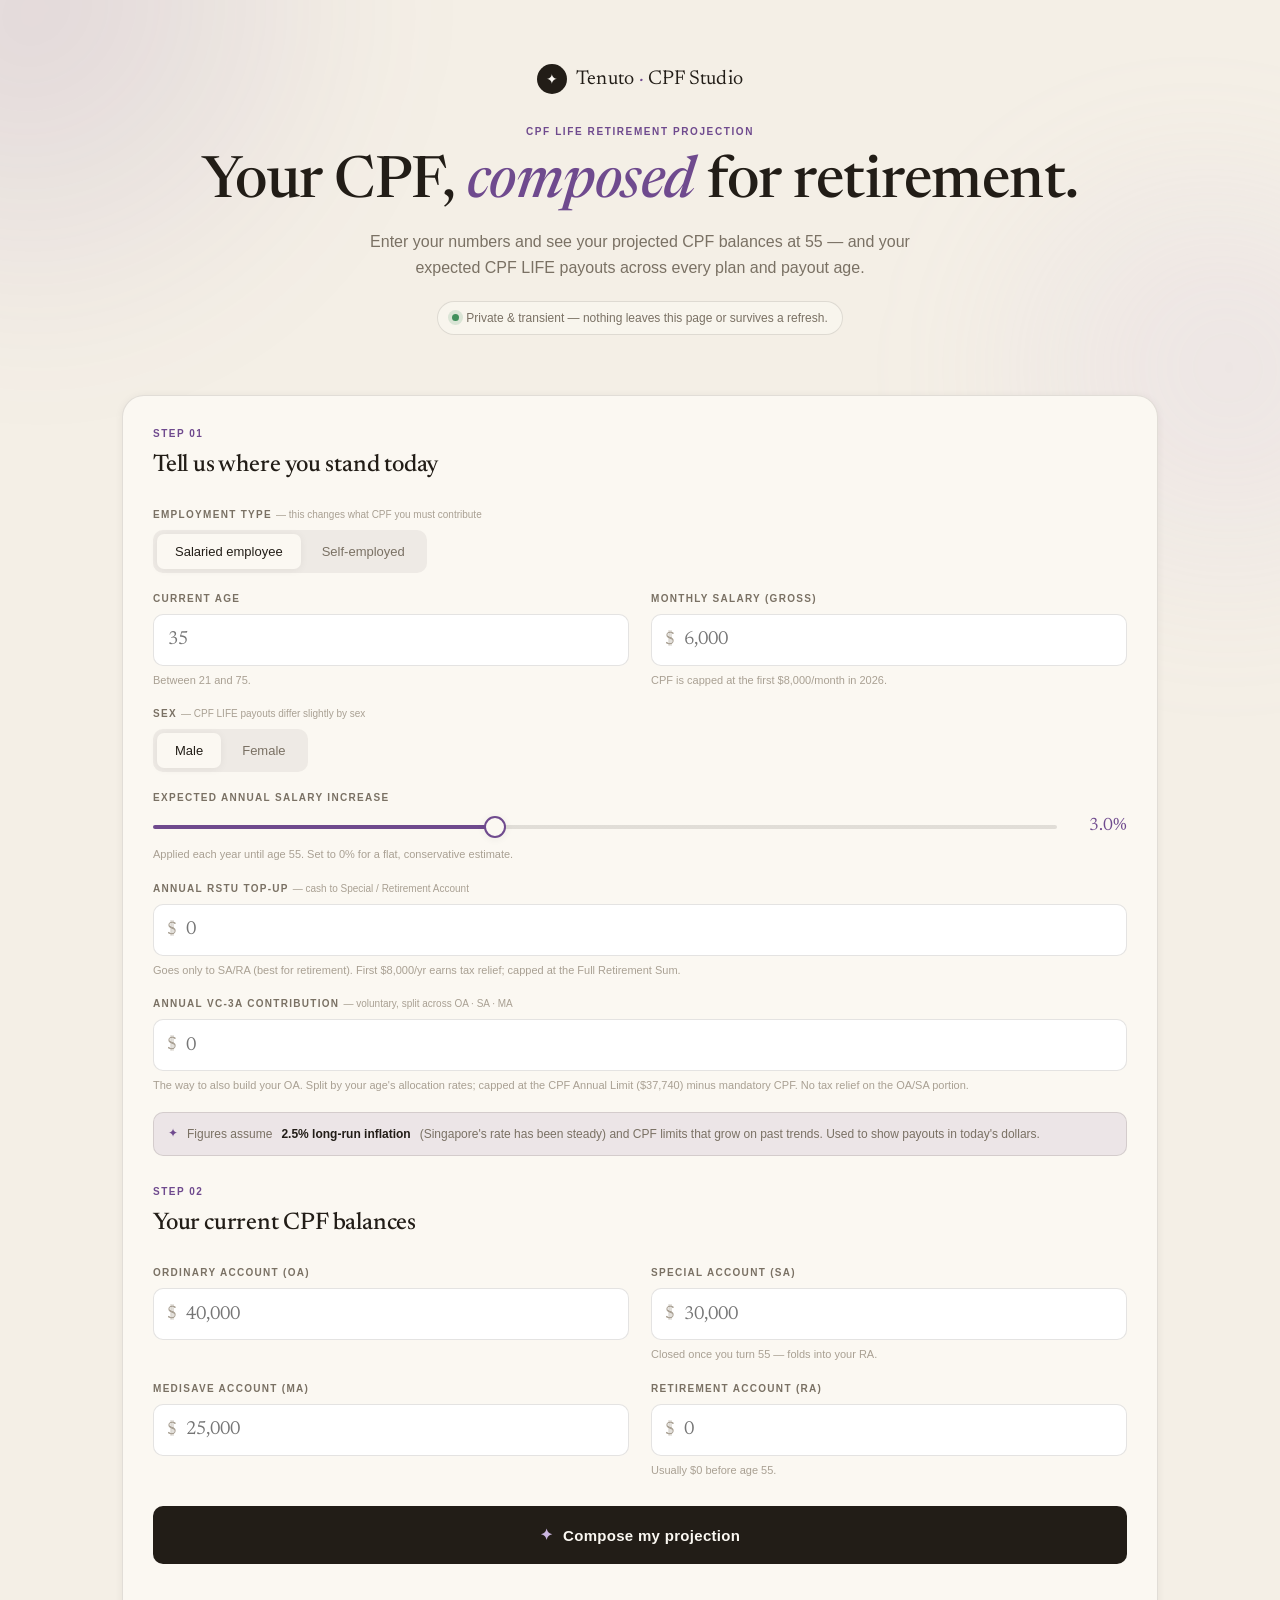
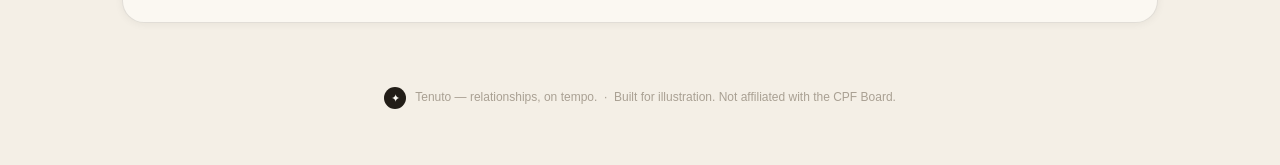
==== commit 986020b2: "Add CPF LIFE calculator (cpf-life-calculator/)" ====
--- a/cpf-life-calculator/index.html
+++ b/cpf-life-calculator/index.html
@@ -138,6 +138,10 @@
   .stat .cap{font-size:12px; color:var(--ink2); margin-top:10px}
   .stat.feature .cap{color:rgba(251,248,242,.7)}
   .stat .spark{position:absolute; right:-6px; bottom:-6px; font-family:var(--serif); font-size:90px; color:var(--accentSoft); line-height:1; user-select:none}
+  .todaynote{display:inline-block; margin-top:10px; font-size:11.5px; font-weight:600; letter-spacing:.2px;
+    color:var(--accentTint); background:rgba(203,182,224,.14); padding:4px 10px; border-radius:999px}
+  .todayline{font-size:11.5px; color:var(--accent); margin-top:6px; font-weight:600}
+  .todayline span{color:var(--ink3); font-weight:400}
 
   /* chart card */
   .chartcard{margin-top:22px; padding:28px}
@@ -145,10 +149,23 @@
   .legend{display:flex; gap:16px; flex-wrap:wrap; font-size:12px; color:var(--ink2)}
   .legend span{display:inline-flex; align-items:center; gap:6px}
   .swatch{width:11px; height:11px; border-radius:3px; display:inline-block}
-  svg.chart{width:100%; height:auto; display:block; overflow:visible}
-  .axis{font-size:10px; fill:var(--ink3); font-family:var(--sans)}
+  #accChart,#lifeChart{position:relative}
+  svg.chart{width:100%; height:auto; display:block; overflow:visible; touch-action:pan-y}
+  .axis{fill:var(--ink3); font-family:var(--sans)}
   .gridline{stroke:var(--hair); stroke-width:1}
   .draw{stroke-dasharray:var(--len); stroke-dashoffset:var(--len); animation:drawline 1.6s .2s cubic-bezier(.4,0,.2,1) forwards}
+  /* hover / touch readout */
+  .hit{fill:transparent}
+  .cursor{stroke:var(--ink3); stroke-width:1; stroke-dasharray:3 3; opacity:0; transition:opacity .12s; pointer-events:none}
+  .hmark{opacity:0; transition:opacity .12s; pointer-events:none}
+  .tip{position:absolute; top:2px; transform:translateX(-50%); pointer-events:none; opacity:0; transition:opacity .12s;
+    background:var(--ink); color:var(--bg2); border-radius:9px; padding:9px 12px; min-width:128px; z-index:6;
+    box-shadow:var(--shadow-lg); white-space:nowrap}
+  .tip .tt-h{font-family:var(--serif); font-size:13.5px; margin-bottom:6px; color:var(--accentTint)}
+  .tip .tt-r{display:flex; justify-content:space-between; gap:18px; font-size:11.5px; line-height:1.75}
+  .tip .tt-r span{display:inline-flex; align-items:center; gap:6px; color:rgba(251,248,242,.82)}
+  .tip .tt-r i{width:8px; height:8px; border-radius:2px; display:inline-block; flex:none}
+  .tip .tt-r b{font-weight:600}
   @keyframes drawline{to{stroke-dashoffset:0}}
 
   /* breakdown bars */
@@ -174,7 +191,10 @@
   /* plan cards */
   .plans{display:grid; grid-template-columns:repeat(3,1fr); gap:18px; margin-top:22px}
   .plan{background:var(--bg2); border:1px solid var(--hair); border-radius:var(--r-lg); padding:24px; transition:transform .25s cubic-bezier(.2,.7,.2,1), box-shadow .25s, border-color .25s}
+  .plan{cursor:pointer}
   .plan:hover{transform:translateY(-4px); box-shadow:var(--shadow-lg); border-color:var(--accentTint)}
+  .plan.on{border-color:var(--accent); box-shadow:var(--shadow-lg)}
+  .plan.on .badge{background:var(--accent); color:var(--onTint)}
   .plan h3{font-family:var(--serif); font-size:20px; font-weight:500; margin-bottom:4px}
   .plan .tagline{font-size:11.5px; color:var(--ink2); min-height:32px; margin-bottom:16px}
   .plan .big{font-family:var(--serif); font-size:34px; font-weight:500; letter-spacing:-.5px; line-height:1}
@@ -213,15 +233,99 @@
   footer{text-align:center; padding:30px 0 56px; color:var(--ink3); font-size:12px}
   footer .mark{display:inline-grid; vertical-align:middle; margin-right:6px; width:22px; height:22px; font-size:11px}
 
+  /* assumptions note under the form */
+  .assume{margin-top:18px; display:flex; gap:9px; align-items:flex-start; font-size:12px; color:var(--ink2);
+    background:var(--accentSoft); border:1px solid var(--hair); border-radius:var(--r-md); padding:12px 14px; line-height:1.55}
+  .assume span{color:var(--accent); font-family:var(--serif)}
+  .assume b{color:var(--ink); font-weight:600}
+
+  /* age-55 education + RA formation */
+  .edu{background:var(--bg2); border:1px solid var(--hair); border-radius:var(--r-xl); box-shadow:var(--shadow); padding:30px}
+  .edu p.lead{color:var(--ink2); font-size:14.5px; line-height:1.65; max-width:660px; margin-top:6px}
+  .edu p.lead b{color:var(--ink); font-weight:600}
+  .preStats{display:grid; grid-template-columns:repeat(4,1fr); gap:12px; margin-top:22px}
+  .preStat{background:var(--bg); border:1px solid var(--hair); border-radius:var(--r-md); padding:14px}
+  .preStat .k{font-size:9.5px; font-weight:600; letter-spacing:1.1px; text-transform:uppercase; color:var(--ink2)}
+  .preStat .v{font-family:var(--serif); font-size:21px; margin-top:6px}
+  .preStat.tot{background:var(--ink); border-color:transparent}
+  .preStat.tot .k{color:var(--accentTint)} .preStat.tot .v{color:var(--bg2)}
+
+  .flow{margin-top:26px; display:grid; gap:12px}
+  .flowlabel{font-size:10px; font-weight:600; letter-spacing:1.3px; text-transform:uppercase; color:var(--accent); margin-bottom:2px}
+  .fnode{display:flex; align-items:center; gap:14px; padding:16px 18px; border-radius:var(--r-md); border:1px solid var(--hair); background:var(--bg)}
+  .fnode .ic{width:34px; height:34px; border-radius:9px; display:grid; place-items:center; font-family:var(--serif); font-size:15px; color:var(--bg2); flex:none}
+  .fnode .ftxt{flex:1; min-width:0}
+  .fnode .ft{font-size:13px; font-weight:600}
+  .fnode .fs{font-size:11.5px; color:var(--ink2); margin-top:2px}
+  .fnode .fv{font-family:var(--serif); font-size:19px; white-space:nowrap}
+  .fnode.ra{background:linear-gradient(155deg,#2a2238,#191320); border-color:transparent; color:var(--bg2)}
+  .fnode.ra .ft{color:var(--bg2)} .fnode.ra .fs{color:rgba(251,248,242,.7)} .fnode.ra .fv{color:var(--accentTint)}
+  .farrow{justify-self:center; color:var(--ink3); font-size:18px; line-height:1; margin:-6px 0}
+
+  .opts{margin-top:26px; display:grid; grid-template-columns:repeat(2,1fr); gap:12px}
+  .opt{display:flex; gap:11px; align-items:flex-start; padding:14px 16px; border:1px solid var(--hair); border-radius:var(--r-md); background:var(--bg)}
+  .opt .b{width:24px;height:24px;border-radius:50%;background:var(--accentSoft);color:var(--accent);display:grid;place-items:center;font-family:var(--serif);font-size:13px;flex:none}
+  .opt .ot{font-size:12.5px; line-height:1.5}
+  .opt .ot b{font-weight:600}
+
+  /* retirement-sum selector (stage 1) */
+  .sumsel{display:grid; grid-template-columns:repeat(3,1fr); gap:12px; margin-top:20px}
+  .sumtile{cursor:pointer; text-align:left; font-family:inherit; color:inherit; width:100%; background:var(--bg2); border:1.5px solid var(--hair); border-radius:var(--r-lg); padding:18px; transition:transform .2s cubic-bezier(.2,.7,.2,1), border-color .2s, background .2s}
+  .sumtile:hover{border-color:var(--accentTint); transform:translateY(-2px)}
+  .sumtile.on{border-color:var(--accent); background:var(--accentSoft); box-shadow:var(--shadow)}
+  .sumtile .tk{font-size:10px; font-weight:600; letter-spacing:1.2px; text-transform:uppercase; color:var(--accent)}
+  .sumtile .tn{font-size:12px; color:var(--ink2); margin:3px 0 10px}
+  .sumtile .tv{font-family:var(--serif); font-size:23px; font-weight:500; letter-spacing:-.3px}
+  .sumtile .tnote{font-size:11px; color:var(--ink3); margin-top:8px; line-height:1.45}
+  .sumtile.on .tnote{color:var(--ink2)}
+  /* keep / withdraw / medisave outcome */
+  .outcome{display:grid; grid-template-columns:repeat(3,1fr); gap:12px; margin-top:16px}
+  .ocard{border:1px solid var(--hair); border-radius:var(--r-md); padding:18px; background:var(--bg)}
+  .ocard.keep{background:linear-gradient(155deg,#2a2238,#191320); border-color:transparent; color:var(--bg2)}
+  .ocard .ol{font-size:10px; font-weight:600; letter-spacing:1.1px; text-transform:uppercase; color:var(--ink2)}
+  .ocard.keep .ol{color:var(--accentTint)}
+  .ocard .ov{font-family:var(--serif); font-size:25px; font-weight:500; margin-top:8px; letter-spacing:-.4px}
+  .ocard .od{font-size:11.5px; color:var(--ink2); margin-top:8px; line-height:1.5}
+  .ocard.keep .od{color:rgba(251,248,242,.72)}
+  .conds{margin-top:14px; display:grid; gap:8px}
+  .cond{display:flex; gap:9px; align-items:flex-start; font-size:12px; color:var(--ink2); line-height:1.5}
+  .cond span{color:var(--accent); font-family:var(--serif); flex:none}
+  .cond.warn span{color:var(--clay)}
+  /* stage-2 payout controls */
+  .paycontrols{display:flex; gap:22px; flex-wrap:wrap; align-items:flex-start; margin-top:18px}
+  .cgrp{display:flex; flex-direction:column; gap:8px}
+
   /* responsive */
   @media (max-width:760px){
+    .wrap{padding:0 16px}
     .grid{grid-template-columns:1fr}
     .heroStats{grid-template-columns:1fr}
     .plans{grid-template-columns:1fr}
     .cmp{grid-template-columns:1fr}
-    .card{padding:22px}
-    .bd-row{grid-template-columns:74px 1fr 92px; gap:10px}
-    header.mast{padding:46px 0 18px}
+    .card{padding:20px}
+    .chartcard{padding:18px}
+    .bd-row{grid-template-columns:66px 1fr 86px; gap:10px}
+    header.mast{padding:42px 0 16px}
+    .ctaband{padding:30px 22px}
+    .chart-head{gap:8px}
+    .seg button{padding:9px 13px; font-size:12.5px}
+    #segAge{flex-wrap:wrap}
+    .secttitle{font-size:21px}
+    .legend{font-size:11.5px; gap:12px}
+    .edu{padding:20px}
+    .preStats{grid-template-columns:repeat(2,1fr)}
+    .opts{grid-template-columns:1fr}
+    .sumsel{grid-template-columns:1fr}
+    .outcome{grid-template-columns:1fr}
+  }
+  @media (max-width:430px){
+    .wrap{padding:0 13px}
+    .stat{padding:20px}
+    .plan{padding:20px}
+    .cmp-item{padding:18px}
+    .seg button{padding:8px 11px; font-size:12px}
+    .priv{font-size:11px}
+    h1{font-size:32px}
   }
 </style>
 </head>
@@ -249,6 +353,14 @@
       <div class="secttitle">Tell us where you stand today</div>
 
       <div class="grid">
+        <div class="field-full">
+          <label class="lab">Employment type <span style="font-weight:400;text-transform:none;letter-spacing:0;color:var(--ink3)">— this changes what CPF you must contribute</span></label>
+          <div class="seg" id="segEmp" role="group" aria-label="Employment type">
+            <button type="button" data-v="salaried" aria-pressed="true">Salaried employee</button>
+            <button type="button" data-v="sep" aria-pressed="false">Self-employed</button>
+          </div>
+        </div>
+
         <div>
           <label class="lab" for="age">Current age</label>
           <div class="inputwrap"><input class="nopre" type="number" id="age" min="21" max="75" step="1" placeholder="35" /></div>
@@ -256,9 +368,9 @@
         </div>
 
         <div>
-          <label class="lab" for="salary">Monthly salary (gross)</label>
+          <label class="lab" for="salary" id="salaryLab">Monthly salary (gross)</label>
           <div class="inputwrap"><span class="pre">$</span><input type="number" id="salary" min="0" max="60000" step="50" placeholder="6,000" /></div>
-          <div class="hint">CPF is capped at the first $8,000/month in 2026.</div>
+          <div class="hint" id="salaryHint">CPF is capped at the first $8,000/month in 2026.</div>
         </div>
 
         <div class="field-full">
@@ -270,13 +382,29 @@
         </div>
 
         <div class="field-full">
-          <label class="lab" for="growth">Expected annual salary increase</label>
+          <label class="lab" for="growth" id="growthLab">Expected annual salary increase</label>
           <div class="sliderrow">
             <input type="range" id="growth" min="0" max="8" step="0.5" value="3" />
             <span class="slidval" id="growthVal">3.0%</span>
           </div>
           <div class="hint">Applied each year until age 55. Set to 0% for a flat, conservative estimate.</div>
         </div>
+
+        <div class="field-full">
+          <label class="lab" for="topup">Annual RSTU top-up <span style="font-weight:400;text-transform:none;letter-spacing:0;color:var(--ink3)">— cash to Special / Retirement Account</span></label>
+          <div class="inputwrap"><span class="pre">$</span><input type="number" id="topup" min="0" max="50000" step="500" placeholder="0" /></div>
+          <div class="hint">Goes only to SA/RA (best for retirement). First $8,000/yr earns tax relief; capped at the Full Retirement Sum.</div>
+        </div>
+
+        <div class="field-full">
+          <label class="lab" for="vc3a">Annual VC-3A contribution <span style="font-weight:400;text-transform:none;letter-spacing:0;color:var(--ink3)">— voluntary, split across OA · SA · MA</span></label>
+          <div class="inputwrap"><span class="pre">$</span><input type="number" id="vc3a" min="0" max="40000" step="500" placeholder="0" /></div>
+          <div class="hint">The way to also build your OA. Split by your age's allocation rates; capped at the CPF Annual Limit ($37,740) minus mandatory CPF. No tax relief on the OA/SA portion.</div>
+        </div>
+      </div>
+
+      <div class="assume" id="assumeNote">
+        <span>✦</span> Figures assume <b>2.5% long-run inflation</b> (Singapore's rate has been steady) and CPF limits that grow on past trends. Used to show payouts in today's dollars.
       </div>
 
       <div style="margin-top:28px" class="sectlabel">Step 02</div>
@@ -311,26 +439,26 @@
   <section id="results">
 
     <div class="panel reveal" id="r1">
-      <div class="sectlabel">Step 03 — Your outlook</div>
-      <div class="secttitle" id="outlookTitle">Where your CPF is headed</div>
+      <div class="sectlabel" id="r1kicker">Step 03 — Your savings at 55</div>
+      <div class="secttitle" id="outlookTitle">What you'll have built by 55</div>
       <div class="heroStats">
         <div class="stat">
           <div class="lab2" id="s1lab">Total CPF at 55</div>
           <div class="num"><small>$</small><span id="s1" data-target="0">0</span></div>
-          <div class="cap" id="s1cap">OA + MediSave + Retirement Account</div>
+          <div class="cap" id="s1cap">OA + SA + MediSave</div>
           <div class="spark">✦</div>
         </div>
         <div class="stat">
-          <div class="lab2">RA at 65 · CPF LIFE premium</div>
+          <div class="lab2" id="s2lab">Available for your Retirement Account</div>
           <div class="num"><small>$</small><span id="s2" data-target="0">0</span></div>
-          <div class="cap">The capital that funds your lifelong payouts</div>
+          <div class="cap" id="s2cap">Your OA + SA — this funds your RA and any cash withdrawal</div>
           <div class="spark">✦</div>
         </div>
-        <div class="stat feature">
-          <div class="lab2">Est. monthly payout from 65</div>
+        <div class="stat">
+          <div class="lab2">MediSave</div>
           <div class="num"><small>$</small><span id="s3" data-target="0">0</span></div>
-          <div class="cap" id="s3cap">CPF LIFE Standard Plan</div>
-          <div class="spark" style="color:rgba(203,182,224,.14)">✦</div>
+          <div class="cap">Stays for healthcare — not part of CPF LIFE</div>
+          <div class="spark">✦</div>
         </div>
       </div>
     </div>
@@ -351,60 +479,81 @@
       </div>
     </div>
 
+    <!-- STAGE 1 — at 55 -->
     <div class="panel reveal" id="r3">
-      <div class="card">
+      <div class="sectlabel" id="r3kicker">Step 04 · At age 55 — first decision</div>
+      <div class="secttitle" id="r3title">How much to set aside for retirement</div>
+      <div id="age55edu"></div>
+      <div class="card" style="margin-top:18px" id="sumCard">
+        <div class="sectlabel">Choose your retirement sum</div>
+        <div class="secttitle" style="font-size:21px">Pick how much stays in your Retirement Account</div>
+        <div class="sumsel" id="sumSel"></div>
+        <div id="sumOutcome"></div>
+      </div>
+      <div class="card" style="margin-top:18px">
         <div class="sectlabel">Composition</div>
-        <div class="secttitle" id="bdTitle">How it splits at age 55</div>
+        <div class="secttitle" id="bdTitle">Your accounts after this choice</div>
         <div class="bd" id="breakdown"></div>
       </div>
     </div>
 
+    <!-- STAGE 2 — from 65 -->
     <div class="panel reveal" id="r4">
-      <div class="sectlabel">Step 04 — The payouts</div>
-      <div class="secttitle">Three plans, your way</div>
-      <p style="color:var(--ink2);max-width:620px;margin-top:8px;font-size:14.5px">CPF LIFE gives you three plans. These are your estimated payouts if you start at 65, based on your projected Retirement Account.</p>
+      <div class="sectlabel">Step 05 · From age 65 — second decision</div>
+      <div class="secttitle">How you'd like to be paid</div>
+      <div class="card" style="margin-top:18px">
+        <div class="paycontrols">
+          <div class="cgrp">
+            <span class="lab" style="margin:0">CPF LIFE plan</span>
+            <div class="seg" id="segPlan" role="group" aria-label="CPF LIFE plan">
+              <button type="button" data-v="Standard" aria-pressed="true">Standard</button>
+              <button type="button" data-v="Escalating" aria-pressed="false">Escalating</button>
+              <button type="button" data-v="Basic" aria-pressed="false">Basic</button>
+            </div>
+          </div>
+          <div class="cgrp">
+            <span class="lab" style="margin:0">Start payouts at age</span>
+            <div class="seg" id="segAge" role="group" aria-label="Payout start age"></div>
+          </div>
+        </div>
+        <div class="heroStats" style="grid-template-columns:1fr; margin-top:22px">
+          <div class="stat feature">
+            <div class="lab2" id="payLab">Your monthly payout</div>
+            <div class="num"><small>$</small><span id="payHead" data-target="0">0</span><small> /mo</small></div>
+            <div class="todaynote" id="payReal"></div>
+            <div class="cap" id="payCap"></div>
+            <div class="spark" style="color:rgba(203,182,224,.14)">✦</div>
+          </div>
+        </div>
+      </div>
+
+      <div style="margin-top:22px" class="sectlabel">Compare all three plans</div>
+      <div class="secttitle" style="font-size:21px" id="planSubtitle">At your chosen retirement sum &amp; start age</div>
       <div class="plans" id="planCards"></div>
-    </div>
-
-    <div class="panel reveal" id="r5">
-      <div class="card chartcard">
+
+      <div class="card chartcard" style="margin-top:22px">
         <div class="chart-head">
           <div>
-            <div class="sectlabel">Every permutation</div>
-            <div class="secttitle">Payout over your lifetime</div>
+            <div class="sectlabel">Over your lifetime</div>
+            <div class="secttitle">How each plan pays out as you age</div>
           </div>
-          <div class="ctrlrow">
-            <span class="lab" style="margin:0">Start payouts at</span>
-            <div class="seg" id="segAge" role="group" aria-label="Payout start age"></div>
+          <div class="legend">
+            <span><i class="swatch" style="background:#6F4A8E"></i> Standard</span>
+            <span><i class="swatch" style="background:#3F8F5B"></i> Escalating</span>
+            <span><i class="swatch" style="background:#9A3B32"></i> Basic</span>
           </div>
-        </div>
-        <div class="legend" style="margin-bottom:8px">
-          <span><i class="swatch" style="background:#6F4A8E"></i> Standard</span>
-          <span><i class="swatch" style="background:#3F8F5B"></i> Escalating</span>
-          <span><i class="swatch" style="background:#9A3B32"></i> Basic</span>
         </div>
         <div id="lifeChart"></div>
         <p style="color:var(--ink3);font-size:11.5px;margin-top:14px">The Escalating Plan starts lower but grows 2% every year — it typically overtakes the Standard Plan in your late 70s to early 80s.</p>
       </div>
-    </div>
-
-    <div class="panel reveal" id="r6">
-      <div class="card">
+
+      <div class="card" style="margin-top:22px">
         <div class="sectlabel">Full matrix</div>
         <div class="secttitle">Monthly payout by plan &amp; start age</div>
         <div class="matrix-scroll">
           <table class="matrix" id="matrix"></table>
         </div>
         <p style="color:var(--ink3);font-size:11.5px;margin-top:14px">Escalating figures show the <i>initial</i> monthly payout; it rises 2%/yr thereafter. Deferring each year past 65 adds roughly 7% to your payout.</p>
-      </div>
-    </div>
-
-    <div class="panel reveal" id="r7">
-      <div class="card">
-        <div class="sectlabel">For context</div>
-        <div class="secttitle">If you set aside each retirement sum</div>
-        <p style="color:var(--ink2);max-width:620px;margin-top:8px;font-size:14.5px">Standard Plan payout from 65 at the three benchmark sums for your cohort (projected to the year you turn 55).</p>
-        <div class="cmp" id="cmp"></div>
       </div>
     </div>
 
@@ -415,7 +564,7 @@
     </div>
 
     <div class="disclaimer">
-      <b>Important — please read.</b> This tool produces <b>illustrative estimates only</b> and is not financial advice, an offer, or a guarantee of any payout. Figures use 2026 CPF parameters (contribution &amp; allocation rates, $8,000 monthly wage ceiling, 2.5% OA / 4% SMRA interest with extra-interest tiers, BRS $110,200 · FRS $220,400 · ERS $440,800) and assume contributions continue to age 55, after which balances grow at CPF interest with no further contributions or withdrawals. CPF LIFE payouts are modelled from CPF Board's published Standard-Plan estimates (male basis, ~7% female adjustment) and interpolated; Basic and Escalating figures are approximations. Actual CPF rules, interest rates, retirement sums, and payouts are set by the CPF Board and change over time. Verify any figure with the official <a href="https://www.cpf.gov.sg" target="_blank" rel="noopener" style="color:var(--accent)">CPF LIFE Estimator</a> and a licensed adviser before acting.
+      <b>Important — please read.</b> This tool produces <b>illustrative estimates only</b> and is not financial advice, an offer, or a guarantee of any payout. Figures start from 2026 CPF parameters (age-based contribution &amp; allocation rates, $8,000 monthly wage ceiling, 2.5% OA / 4% Special-MediSave-Retirement interest, MediSave/Basic Healthcare Sum $79,000, BRS $110,200 · FRS $220,400 · ERS $440,800). Interest follows CPF's rules: extra interest of +1% on the first $60,000 of combined balances below 55 (and +2%/+1% on the first $30k/next $30k from 55), capped at $20,000 of OA and applied in the order RA→OA→SA→MA; because CPF computes interest monthly and contributions only earn interest from the following month, this year's contributions are credited about half a year of interest (an annual approximation of CPF's monthly method). Because these limits rise over time, the projection grows them forward on historical trends — <b>BHS ~4.5%/yr (frozen at age 65), the wage ceiling ~3%/yr, and the retirement sums ~3.5%/yr</b> — and assumes contributions continue to age 55, after which balances grow at CPF interest with no further contributions or withdrawals. Payouts are shown in future (nominal) dollars; the "today's dollars" figures discount them to 2026 at an assumed <b>2.5% long-run inflation</b> rate (Singapore's inflation has been broadly stable). The RSTU top-up you enter is treated as a cash top-up to your SA, capped each year at the prevailing Full Retirement Sum (the first $8,000/yr also qualifies for income-tax relief). The VC-3A contribution is a voluntary contribution split across OA/SA/MA by your age's allocation rates and capped at the CPF Annual Limit ($37,740, grown on trend) minus mandatory CPF; it is the route that also builds your Ordinary Account, and its OA/SA portion does not attract tax relief. For <b>self-employed persons</b>, only MediSave is compulsory (modelled at 8–10.5% of net trade income by age, on income above $6,000 up to the annual ceiling); OA/SA build only from MediSave that overflows the BHS and from voluntary top-ups, so payouts are typically far lower unless you top up. CPF LIFE payouts are modelled from CPF Board's published Standard-Plan estimates (male basis, ~7% female adjustment) and interpolated; Basic and Escalating figures are approximations. These growth and inflation rates are assumptions, not guarantees — actual CPF rules, interest rates, limits, and payouts are set by the CPF Board and change over time. Verify any figure with the official <a href="https://www.cpf.gov.sg" target="_blank" rel="noopener" style="color:var(--accent)">CPF LIFE Estimator</a> and a licensed adviser before acting.
     </div>
   </section>
 
@@ -432,15 +581,25 @@
    published CPF LIFE Standard-Plan payout estimates.
    ═══════════════════════════════════════════════════════════════ */
 const Y0 = 2026;
-const CEIL = 8000;            // monthly Ordinary Wage ceiling 2026
-const BHS  = 75500;           // Basic Healthcare Sum 2026 (MA cap)
-const RS   = { BRS:110200, FRS:220400, ERS:440800 }; // turning 55 in 2026
-const RS_G = 0.035;           // retirement sums grow ~3.5%/yr
+// ── Account limits & their growth (trends from CPF history) ──────────────
+// Each limit is projected forward from its 2026 value at the trend rate.
+const CEIL_2026 = 8000;       // monthly Ordinary Wage ceiling, 2026
+const CEIL_G    = 0.03;       // assume ~3%/yr (wage growth) going forward
+const BHS_2026  = 79000;      // Basic Healthcare Sum (MediSave cap), 2026
+const BHS_G     = 0.045;      // ~4.5%/yr trend (63k→79k over 2021–26); FROZEN at 65
+const RS   = { BRS:110200, FRS:220400, ERS:440800 }; // retirement sums, turning 55 in 2026
+const RS_G = 0.035;           // retirement sums grow ~3.5%/yr (213k→220.4k FRS)
+const ANNUAL_LIMIT_2026 = 37740; // CPF Annual Limit (caps total voluntary VC-3A)
+const ANN_G = 0.03;           // grows with the salary ceiling assumption
+const owCeil   = y => CEIL_2026 * Math.pow(1+CEIL_G, y-Y0); // monthly OW ceiling in year y
+const bhs      = y => BHS_2026  * Math.pow(1+BHS_G,  y-Y0); // BHS in year y (before 65)
+const annLimit = y => ANNUAL_LIMIT_2026 * Math.pow(1+ANN_G, y-Y0); // CPF Annual Limit in year y
 const FEMALE_ADJ = 0.93;      // CPF LIFE female payout ≈ 7% lower
 const DEFER = 0.07;           // ≈ +7% payout per year deferred past 65
 const ESC_INIT = 0.79;        // Escalating initial ≈ 79% of Standard
 const ESC_GROW = 0.02;        // Escalating grows 2%/yr
 const BASIC_INIT = 0.95;      // Basic initial ≈ 95% of Standard
+const INFL_DEFAULT = 2.5;     // default inflation assumption (% per yr)
 
 // Allocation rates 2026 — fraction of (capped) wage to each account.
 const ALLOC = [
@@ -455,6 +614,11 @@
 ];
 const band = a => ALLOC.find(b => a <= b.max);
 
+// Self-employed persons: only MediSave is compulsory (no OA/SA). Rate by age,
+// on net trade income above $6,000, capped at the annual income ceiling.
+const SEP_MIN_NTI = 6000;
+const sepMArate = a => a < 35 ? 0.08 : a < 45 ? 0.09 : a < 50 ? 0.10 : 0.105;
+
 // Official CPF LIFE reference tables (2026 basis, Standard Plan, male).
 //   SP : savings set aside at 55  →  CPF LIFE premium at 65
 //   P65: premium at 65            →  monthly payout from 65
@@ -479,29 +643,91 @@
 function project(inp){
   let {age, salary, growth, oa, sa, ma, ra} = inp;
   let OA=oa, SA=sa, MA=ma, RA=ra, sal=salary;
+  const sep = inp.empType === 'sep';
   const accumulated = age < 55;
   const series=[{age, OA, SA, MA, RA, total:OA+SA+MA+RA}];
 
-  // Phase 1 — accumulate to 55
+  const topup = Math.max(0, inp.topup||0);   // annual RSTU cash top-up (→ SA)
+  const vc3a  = Math.max(0, inp.vc3a||0);    // annual VC-3A voluntary contribution (→ OA/SA/MA)
+  let topupTotal = 0, vc3aTotal = 0;
+  let at55 = null;
+
+  // Phase 1 — accumulate to 55. Order each year: contributions + top-up →
+  // MediSave spillover (BHS) → interest on every account (incl. extra interest).
   if (age < 55){
     for (let a=age; a<55; a++){
-      const wage = Math.min(sal, CEIL) * 12;
+      const year = Y0 + (a - age);                        // calendar year at this age
+      const ceilYr = owCeil(year);
       const bd = band(a);
-      OA += wage*bd.oa; SA += wage*(bd.sa||0); MA += wage*bd.ma;
-      if (MA > BHS){ SA += (MA-BHS); MA = BHS; }          // MA overflow → SA pre-55
-      const comb = Math.min(OA,20000) + SA + MA;          // extra interest base (pre-55)
-      const extra = 0.01*Math.min(60000, comb);
-      OA*=1.025; SA*=1.04; MA*=1.04; SA += extra;
+      const cap = bhs(year);
+      // opening balances (present all year → full-year interest)
+      const oOA=OA, oSA=SA, oMA=MA;
+      // this year's inflows (CPF credits interest from the FOLLOWING month →
+      // a year of monthly contributions earns ~half a year of interest)
+      let inOA, inSA, inMA;
+      if (sep){
+        // Self-employed: only compulsory MediSave on net trade income (no OA/SA).
+        const nti = Math.min(sal*12, ceilYr*12);          // annual NTI, capped at the ceiling
+        inOA = 0; inSA = 0;
+        inMA = nti > SEP_MIN_NTI ? sepMArate(a)*nti : 0;
+      } else {
+        const wage = Math.min(sal, ceilYr) * 12;          // salaried: 37% split, capped at OW ceiling
+        inOA = wage*bd.oa; inSA = wage*(bd.sa||0); inMA = wage*bd.ma;
+      }
+      const mand = inOA + inSA + inMA;                     // mandatory CPF this year (for VC-3A room)
+      // RSTU cash top-up goes straight to SA (pre-55), capped at this year's FRS
+      const frsY = RS.FRS * Math.pow(1+RS_G, year-Y0);
+      const tu = Math.min(topup, Math.max(0, frsY - (oSA + inSA)));
+      inSA += tu; topupTotal += tu;
+      // VC-3A voluntary contribution → split across OA/SA/MA by allocation rates,
+      // capped at the CPF Annual Limit minus this year's mandatory CPF.
+      if (vc3a > 0){
+        const vc = Math.min(vc3a, Math.max(0, annLimit(year) - mand));
+        const tot = bd.oa + (bd.sa||0) + bd.ma;           // = 0.37 before 55
+        inOA += vc*bd.oa/tot; inSA += vc*(bd.sa||0)/tot; inMA += vc*bd.ma/tot;
+        vc3aTotal += vc;
+      }
+      // MediSave contributions above the BHS are redirected to SA (pre-55)
+      if (oMA + inMA > cap){ const sp = oMA + inMA - cap; inMA -= sp; inSA += sp; }
+      // base interest: full year on opening, half year on this year's inflows
+      const HY = 0.5;
+      const intOA = oOA*0.025 + inOA*0.025*HY;
+      const intSA = oSA*0.04  + inSA*0.04*HY;
+      const intMA = oMA*0.04  + inMA*0.04*HY;
+      // extra interest: +1% on first $60k combined, order OA(cap $20k)→SA→MA.
+      // OA's & SA's extra → SA; MA's extra stays in MA. (RA n/a before 55.)
+      const avgOA=oOA+HY*inOA, avgSA=oSA+HY*inSA, avgMA=oMA+HY*inMA;
+      const wOA=Math.min(avgOA,20000);
+      const wSA=Math.min(avgSA, Math.max(0,60000-wOA));
+      const wMA=Math.min(avgMA, Math.max(0,60000-wOA-wSA));
+      const exSA=(wOA+wSA)*0.01, exMA=wMA*0.01;
+      // credit everything
+      OA = oOA + inOA + intOA;
+      SA = oSA + inSA + intSA + exSA;
+      MA = oMA + inMA + intMA + exMA;
+      // interest can nudge MA past the BHS → redirect the excess to SA
+      if (MA > cap){ SA += MA - cap; MA = cap; }
       sal *= (1+growth);
       series.push({age:a+1, OA, SA, MA, RA, total:OA+SA+MA+RA});
     }
-    // Form RA at 55 — SA then OA up to the cohort's FRS
+    // ── Form the Retirement Account at 55 ──────────────────────────────
     const yrsTo55 = 55 - age;
     const frs55 = RS.FRS * Math.pow(1+RS_G, yrsTo55);
-    let need = frs55;
-    let m = Math.min(SA, need); RA+=m; SA-=m; need-=m;
-    if (need>0){ const m2=Math.min(OA,need); RA+=m2; OA-=m2; need-=m2; }
-    OA += SA; SA = 0;                                      // SA closes at 55
+    const brs55 = RS.BRS * Math.pow(1+RS_G, yrsTo55);
+    const ers55 = RS.ERS * Math.pow(1+RS_G, yrsTo55);
+    const SAbefore = SA, OAbefore = OA, MAat55 = MA;
+    const pot = SAbefore + OAbefore;                 // savings that can fund the RA (OA + SA)
+    // How much to set aside in the RA = the chosen retirement sum (default FRS),
+    // but never more than you actually have.
+    const targetSum = (inp.targetSum != null ? inp.targetSum : frs55);
+    let need = Math.min(targetSum, pot);
+    const fromSA = Math.min(SA, need); RA+=fromSA; SA-=fromSA; need-=fromSA;     // SA → RA first
+    const fromOA = need>0 ? Math.min(OA, need) : 0; RA+=fromOA; OA-=fromOA;      // OA tops up to the sum
+    const leftoverSA = SA; OA += SA; SA = 0;                                      // SA closes → OA (withdrawable)
+    at55 = { SAbefore, OAbefore, MAat55, pot, fromSA, fromOA, leftoverSA,
+             raFormed:RA, withdrawableOA:OA, chosenSum:targetSum,
+             shortfall:Math.max(0, targetSum - pot),
+             frs55, brs55, ers55, topupTotal, vc3aTotal };
     series[series.length-1] = {age:55, OA, SA:0, MA, RA, total:OA+MA+RA};
   }
 
@@ -509,17 +735,19 @@
   const baseAge = Math.max(age, 55);
   const snap = { age:baseAge, OA, MA, RA, total:OA+MA+RA };
 
-  // Phase 2 — RA at 65 (CPF LIFE premium) + balances grown to 65 for display
+  // Phase 2 — RA at 65 (CPF LIFE premium) + OA/MA grown to 65 (MediSave still capped at BHS)
   const RA65 = premium65From(RA, baseAge);
   const yrsTo65 = Math.max(0, 65 - baseAge);
-  let OA65 = OA*Math.pow(1.025, yrsTo65);
-  let MA65 = MA*Math.pow(1.04,  yrsTo65);
-  // extend the series to 65 for the chart (only when RA already exists, i.e. age>=55)
-  if (!accumulated && baseAge < 65 && RA > 0){
-    const annual = Math.pow(RA65/RA, 1/yrsTo65);
-    let rr=RA, oo=OA, mm=MA;
-    for (let a=baseAge; a<65; a++){ rr*=annual; oo*=1.025; mm*=1.04;
-      series.push({age:a+1, OA:oo, SA:0, MA:mm, RA:rr, total:oo+mm+rr}); }
+  const yearAtBase = Y0 + (baseAge - age);
+  const extend = (!accumulated && baseAge < 65 && RA > 0); // extend chart only when RA already exists
+  const raAnnual = extend ? Math.pow(RA65/RA, 1/yrsTo65) : 1;
+  let OA65 = OA, MA65 = MA, rr = RA;
+  for (let k=0; k<yrsTo65; k++){
+    OA65 *= 1.025; MA65 *= 1.04;
+    const cap = bhs(yearAtBase + k + 1);                  // BHS keeps rising until 65
+    if (MA65 > cap){ OA65 += (MA65-cap); MA65 = cap; }    // post-55 MA overflow → OA
+    if (extend){ rr *= raAnnual;
+      series.push({age:baseAge+k+1, OA:OA65, SA:0, MA:MA65, RA:rr, total:OA65+MA65+rr}); }
   }
 
   // Phase 3 — payouts. Earliest start = max(65, current age).
@@ -543,7 +771,7 @@
     return { tier:k, at55, payout: interp(P65, at65)*g };
   });
 
-  return { snap, RA65, OA65, MA65, total65:OA65+MA65+RA65, base65, ages, plans, bench, series, sex:inp.sex, age };
+  return { snap, RA65, OA65, MA65, total65:OA65+MA65+RA65, base65, ages, plans, bench, series, sex:inp.sex, age, infl:inp.infl||0, at55, topupTotal, vc3aTotal, sep };
 }
 
 /* ═══════════════════════════════════════════════════════════════
@@ -551,7 +779,10 @@
    ═══════════════════════════════════════════════════════════════ */
 const $ = s => document.querySelector(s);
 const fmt = n => Math.round(n).toLocaleString('en-SG');
-let SEX='M', START=65, MODEL=null;
+let SEX='M', EMP='salaried', START=65, PLAN='Standard', CHOSEN='FRS', MODEL=null, RUN_INPUT=null;
+
+// Present value: discount a future payout (begins at `startAge`) back to today (2026).
+const todayValue = (m, value, startAge) => value / Math.pow(1 + (m.infl||0), Math.max(0, startAge - m.age));
 
 // segmented: sex
 $('#segSex').addEventListener('click', e=>{
@@ -559,7 +790,27 @@
   [...e.currentTarget.children].forEach(x=>x.setAttribute('aria-pressed', x===b));
   SEX=b.dataset.v;
 });
-// slider
+// segmented: employment type — relabels the income field
+$('#segEmp').addEventListener('click', e=>{
+  const b=e.target.closest('button'); if(!b) return;
+  [...e.currentTarget.children].forEach(x=>x.setAttribute('aria-pressed', x===b));
+  EMP=b.dataset.v;
+  if (EMP==='sep'){
+    $('#salaryLab').textContent='Average monthly net trade income';
+    $('#salaryHint').textContent='Your trade income after expenses. As an SEP, only MediSave is compulsory — OA/SA are not.';
+    $('#growthLab').textContent='Expected annual income increase';
+  } else {
+    $('#salaryLab').textContent='Monthly salary (gross)';
+    $('#salaryHint').textContent='CPF is capped at the first $8,000/month in 2026.';
+    $('#growthLab').textContent='Expected annual salary increase';
+  }
+});
+// segmented: CPF LIFE plan (stage 2)
+$('#segPlan').addEventListener('click', e=>{
+  const b=e.target.closest('button'); if(!b||!MODEL) return;
+  PLAN=b.dataset.v; highlightPlanSeg(); refreshStage2(MODEL, false);
+});
+// sliders
 const gr=$('#growth'), grv=$('#growthVal');
 const setGr=()=>{ grv.textContent=parseFloat(gr.value).toFixed(1)+'%'; gr.style.setProperty('--fill',(gr.value/8*100)+'%'); };
 gr.addEventListener('input',setGr); setGr();
@@ -567,7 +818,16 @@
 $('#calcBtn').addEventListener('click', run);
 [...document.querySelectorAll('input')].forEach(i=>i.addEventListener('keydown',e=>{ if(e.key==='Enter') run(); }));
 
+// Re-render charts at the right size on rotate / resize.
+let _rz; window.addEventListener('resize',()=>{ clearTimeout(_rz); _rz=setTimeout(()=>{
+  if(!MODEL) return;
+  if(MODEL.series.length>1) drawAccChart(MODEL.series);
+  drawLifeChart(MODEL);
+},180); });
+
 function num(id){ const v=parseFloat($('#'+id).value); return isNaN(v)?null:v; }
+
+const tierVal = (m,k)=> k==='BRS'? m.at55.brs55 : k==='ERS'? m.at55.ers55 : m.at55.frs55;
 
 function run(){
   const err=$('#err'); err.textContent='';
@@ -576,41 +836,81 @@
   if(age===null||age<21||age>75){ err.textContent='Please enter an age between 21 and 75.'; return; }
   if(salary===null||salary<0){ err.textContent='Please enter your monthly salary.'; return; }
   const growth=parseFloat(gr.value)/100;
-
-  MODEL = project({age, salary, growth, sex:SEX, oa, sa, ma, ra});
+  const infl=INFL_DEFAULT/100;                 // consistent baked-in assumption
+  const topup=num('topup')||0;
+  const vc3a=num('vc3a')||0;
+
+  RUN_INPUT = {age, salary, growth, infl, topup, vc3a, sex:SEX, empType:EMP, oa, sa, ma, ra};
+  CHOSEN='FRS'; PLAN='Standard';
+  MODEL = project(RUN_INPUT);                   // default set-aside = FRS
   START = MODEL.ages[0];
-  render(MODEL);
+
+  renderSummary(MODEL);
+  renderStage1(MODEL);
+  renderStage2(MODEL, true);
 
   const res=$('#results'); res.classList.add('show');
-  // staged reveal
-  const panels=['#r1','#r2','#r3','#r4','#r5','#r6','#r7','#r8'];
+  const panels=['#r1','#r2','#r3','#r4','#r8'];
   requestAnimationFrame(()=>{
     panels.forEach((p,i)=> setTimeout(()=>$(p).classList.add('in'), 80*i));
     const r1=$('#r1'); if(r1.scrollIntoView) r1.scrollIntoView({behavior:'smooth', block:'start'});
   });
 }
 
-function render(m){
-  const olderNow = m.age>=55;
-  $('#s1lab').textContent = olderNow? 'Total CPF today' : 'Total CPF at 55';
-  $('#outlookTitle').textContent = olderNow? 'Where your CPF stands' : 'Where your CPF is headed';
-  $('#bdTitle').textContent = olderNow? 'How it splits today' : 'How it splits at age 55';
-  $('#s1cap').textContent = 'OA + MediSave' + (m.snap.RA>0?' + Retirement Account':'');
-
+/* ── Stage 0 — accumulation summary (sum-independent) ── */
+function renderSummary(m){
+  const older = m.age>=55;
+  $('#r1kicker').textContent = older? 'Step 03 — Where you stand today' : 'Step 03 — Your savings at 55';
+  $('#outlookTitle').textContent = older? 'Your CPF today' : "What you'll have built by 55";
+  $('#s1lab').textContent = older? 'Total CPF today' : 'Total CPF at 55';
+  $('#s1cap').textContent = older? 'OA + MediSave + Retirement Account' : 'OA + SA + MediSave';
+  $('#s2lab').textContent = older? 'In your Retirement Account' : 'Available for your Retirement Account';
+  $('#s2cap').textContent = older? 'Funds your CPF LIFE payouts' : 'Your OA + SA — funds your RA and any cash withdrawal';
   countUp($('#s1'), m.snap.total);
-  countUp($('#s2'), m.RA65);
-  countUp($('#s3'), m.plans[0].Standard);
-  $('#s3cap').textContent = `CPF LIFE Standard Plan${m.age>=65?'':' · from age 65'} · ${m.sex==='F'?'female':'male'} basis`;
-
-  // Accumulation chart only makes sense when there's a path to plot.
+  countUp($('#s2'), older ? m.snap.RA : m.at55.pot);
+  countUp($('#s3'), older ? m.snap.MA : m.at55.MAat55);
   if (m.series.length > 1){ $('#r2').style.display=''; drawAccChart(m.series); }
   else { $('#r2').style.display='none'; }
+}
+
+/* ── Stage 1 — at 55: choose retirement sum ── */
+function renderStage1(m){
+  drawAge55Edu(m);
+  buildSumSelector(m);
+  drawSumOutcome(m);
   drawBreakdown(m.snap);
+}
+function selectSum(k){
+  const val = tierVal(MODEL, k);
+  CHOSEN = k;
+  MODEL = project({...RUN_INPUT, targetSum: val});
+  [...document.querySelectorAll('#sumSel .sumtile')].forEach(t=>t.classList.toggle('on', t.dataset.k===k));
+  drawSumOutcome(MODEL);
+  drawBreakdown(MODEL.snap);
+  renderStage2(MODEL, true);
+}
+
+/* ── Stage 2 — from 65: choose plan + age ── */
+function renderStage2(m, animate){
+  buildAgeSeg(m);
+  highlightPlanSeg();
+  refreshStage2(m, animate);
+}
+function highlightPlanSeg(){ [...$('#segPlan').children].forEach(x=>x.setAttribute('aria-pressed', x.dataset.v===PLAN)); }
+function refreshStage2(m, animate){
+  const p = m.plans.find(x=>x.age===START) || m.plans[0];
+  const val = p[PLAN];
+  if (animate) countUp($('#payHead'), val); else $('#payHead').textContent = fmt(val);
+  $('#payLab').textContent = `Your ${PLAN} Plan payout from age ${p.age}`;
+  $('#payCap').textContent = (PLAN==='Escalating'?'Initial payout, then rises 2%/yr · ':'') + `${m.sex==='F'?'female':'male'} basis`;
+  if (m.infl>0 && p.age>m.age){
+    $('#payReal').textContent = `≈ $${fmt(todayValue(m, val, p.age))}/mo in today's dollars`;
+    $('#payReal').style.display='';
+  } else { $('#payReal').style.display='none'; }
+  $('#planSubtitle').textContent = `If you start at age ${p.age} — all three plans`;
   drawPlanCards(m);
-  buildAgeSeg(m);
   drawLifeChart(m);
   buildMatrix(m);
-  drawCmp(m);
 }
 
 /* count-up animation */
@@ -625,32 +925,159 @@
   requestAnimationFrame(step);
 }
 
+/* ── shared: crosshair + value readout on hover & touch ── */
+function wireHover(svg, host, stops, W){
+  const tip=host.querySelector('.tip');
+  const cursor=svg.querySelector('.cursor');
+  const marks=[...svg.querySelectorAll('.hmark')];
+  function show(clientX){
+    const rect=svg.getBoundingClientRect(); if(!rect.width) return;
+    const vbx=(clientX-rect.left)/rect.width*W;
+    let best=stops[0], bd=Infinity;
+    for(const s of stops){ const d=Math.abs(s.xv-vbx); if(d<bd){bd=d; best=s;} }
+    cursor.setAttribute('x1',best.xv); cursor.setAttribute('x2',best.xv); cursor.style.opacity=1;
+    marks.forEach((c,i)=>{ const mk=best.markers[i];
+      if(mk){ c.setAttribute('cx',best.xv); c.setAttribute('cy',mk.y); c.style.opacity=1; } else c.style.opacity=0; });
+    tip.innerHTML='<div class="tt-h">'+best.label+'</div>'+best.rows.map(r=>
+      `<div class="tt-r"><span><i style="background:${r.color}"></i>${r.name}</span><b>${r.val}</b></div>`).join('');
+    tip.style.opacity=1;
+    const pxc=(best.xv/W)*rect.width, half=tip.offsetWidth/2+6;
+    tip.style.left=Math.min(Math.max(pxc,half),rect.width-half)+'px';
+  }
+  function hide(){ tip.style.opacity=0; cursor.style.opacity=0; marks.forEach(c=>c.style.opacity=0); }
+  svg.addEventListener('mousemove',e=>show(e.clientX));
+  svg.addEventListener('mouseleave',hide);
+  svg.addEventListener('touchstart',e=>{ if(e.touches[0]) show(e.touches[0].clientX); },{passive:true});
+  svg.addEventListener('touchmove',e=>{ if(e.touches[0]){ show(e.touches[0].clientX); e.preventDefault(); } },{passive:false});
+  svg.addEventListener('touchend',hide);
+}
+
 /* ── accumulation chart (total + RA) ── */
 function drawAccChart(series){
-  const W=920,H=300,pad={l:54,r:18,t:18,b:34};
+  const mob=window.innerWidth<=600;
+  const W=mob?500:920, H=mob?320:300;
+  const pad=mob?{l:42,r:12,t:16,b:30}:{l:54,r:18,t:18,b:34};
+  const af=mob?15:11;
   const xs=series.map(d=>d.age), maxT=Math.max(...series.map(d=>d.total),1);
   const x=a=>pad.l+(a-xs[0])/(xs[xs.length-1]-xs[0]||1)*(W-pad.l-pad.r);
   const y=v=>H-pad.b-(v/maxT)*(H-pad.t-pad.b);
   const line=(key)=>series.map((d,i)=>(i?'L':'M')+x(d.age).toFixed(1)+' '+y(d[key]).toFixed(1)).join(' ');
   const area=line('total')+` L ${x(xs[xs.length-1])} ${H-pad.b} L ${x(xs[0])} ${H-pad.b} Z`;
-  // gridlines
   let grid='';
   for(let i=0;i<=4;i++){ const v=maxT*i/4, yy=y(v);
     grid+=`<line class="gridline" x1="${pad.l}" y1="${yy}" x2="${W-pad.r}" y2="${yy}"/>`+
-          `<text class="axis" x="${pad.l-8}" y="${yy+3}" text-anchor="end">$${fmt(v/1000)}k</text>`; }
+          `<text class="axis" style="font-size:${af}px" x="${pad.l-8}" y="${yy+af*0.32}" text-anchor="end">$${fmt(v/1000)}k</text>`; }
   let xlab='';
-  const step=Math.max(1,Math.round((xs.length-1)/6));
-  for(let i=0;i<xs.length;i+=step){ xlab+=`<text class="axis" x="${x(xs[i])}" y="${H-10}" text-anchor="middle">${xs[i]}</text>`; }
-  const lenT=2600,lenR=2600;
-  $('#accChart').innerHTML=`<svg class="chart" viewBox="0 0 ${W} ${H}" preserveAspectRatio="xMidYMid meet">
+  const step=Math.max(1,Math.round((xs.length-1)/(mob?4:6)));
+  for(let i=0;i<xs.length;i+=step){ xlab+=`<text class="axis" style="font-size:${af}px" x="${x(xs[i])}" y="${H-10}" text-anchor="middle">${xs[i]}</text>`; }
+  const stops=series.map(d=>({ xv:x(d.age), label:'Age '+d.age,
+    rows:[{name:'Total CPF',color:'#6F4A8E',val:'$'+fmt(d.total)},{name:'Retirement Acct',color:'#CBB6E0',val:'$'+fmt(d.RA)}],
+    markers:[{y:y(d.total),color:'#6F4A8E'},{y:y(d.RA),color:'#CBB6E0'}] }));
+  $('#accChart').innerHTML=`<svg id="accSvg" class="chart" viewBox="0 0 ${W} ${H}" preserveAspectRatio="xMidYMid meet">
     <defs><linearGradient id="ag" x1="0" y1="0" x2="0" y2="1">
       <stop offset="0" stop-color="#6F4A8E" stop-opacity=".22"/><stop offset="1" stop-color="#6F4A8E" stop-opacity="0"/>
     </linearGradient></defs>
     ${grid}${xlab}
     <path d="${area}" fill="url(#ag)"/>
-    <path d="${line('total')}" fill="none" stroke="#6F4A8E" stroke-width="3" stroke-linecap="round" stroke-linejoin="round" class="draw" style="--len:${lenT}"/>
-    <path d="${line('RA')}" fill="none" stroke="#CBB6E0" stroke-width="2.5" stroke-dasharray="2600" stroke-linecap="round" stroke-linejoin="round" class="draw" style="--len:${lenR}"/>
-  </svg>`;
+    <path d="${line('total')}" fill="none" stroke="#6F4A8E" stroke-width="3" stroke-linecap="round" stroke-linejoin="round" class="draw" style="--len:2600"/>
+    <path d="${line('RA')}" fill="none" stroke="#CBB6E0" stroke-width="2.5" stroke-linecap="round" stroke-linejoin="round" class="draw" style="--len:2600"/>
+    <line class="cursor" y1="${pad.t}" y2="${H-pad.b}"/>
+    <circle id="hm0" class="hmark" r="4.5" fill="#6F4A8E" stroke="#FBF8F2" stroke-width="2"/>
+    <circle id="hm1" class="hmark" r="4.5" fill="#CBB6E0" stroke="#FBF8F2" stroke-width="2"/>
+    <rect class="hit" x="0" y="0" width="${W}" height="${H}"/>
+  </svg><div class="tip"></div>`;
+  wireHover($('#accSvg'), $('#accChart'), stops, W);
+}
+
+/* ── Stage 1a: education + "before 55" snapshot ── */
+function drawAge55Edu(m){
+  const host=$('#age55edu'), f=m.at55;
+  if(!f){   // already 55+ : RA already created
+    $('#r3kicker').textContent="Step 04 · You're past this milestone";
+    $('#r3title').textContent='Your Retirement Account is already set up';
+    $('#bdTitle').textContent='How your CPF splits today';
+    host.innerHTML=`<div class="edu"><p class="lead">At 55, CPF created your <b>Retirement Account</b> and closed your Special Account, moving those savings (topped up by your OA if needed) into the RA up to the Full Retirement Sum. From <b>age 65</b> (deferrable to 70 for bigger payouts) it pays you for life via CPF LIFE. The payout below is based on the RA you entered.</p></div>`;
+    return;
+  }
+  $('#r3kicker').textContent='Step 04 · At age 55 — first decision';
+  $('#r3title').textContent='How much to set aside for retirement';
+  $('#bdTitle').textContent='Your accounts after this choice';
+  const parts=[];
+  if(f.topupTotal>0) parts.push(`<b>$${fmt(f.topupTotal)}</b> in RSTU top-ups`);
+  if(f.vc3aTotal>0)  parts.push(`<b>$${fmt(f.vc3aTotal)}</b> in VC-3A`);
+  const topupLine = parts.length ? ` This includes ${parts.join(' and ')} you added along the way.` : '';
+  const sepNote = m.sep ? `<div class="assume" style="margin:0 0 18px"><span>✦</span> As a <b>self-employed person</b>, only MediSave is compulsory — no automatic OA/SA. Your RA builds only from MediSave that <b>overflows past the BHS</b> into SA, plus voluntary top-ups.</div>` : '';
+  host.innerHTML=`
+  <div class="edu">
+    ${sepNote}
+    <p class="lead">When you turn <b>55</b>, CPF creates your <b>Retirement Account (RA)</b> and your <b>Special Account closes</b>. Your first decision: <b>how much to keep in the RA</b> — at the Basic, Full or Enhanced Retirement Sum. Your SA moves in first, topped up by your OA; anything above the sum you can <b>withdraw as cash</b> (always at least $5,000). The more you keep in, the larger your lifelong CPF LIFE payout. MediSave stays separate, for healthcare.${topupLine}</p>
+    <div class="flowlabel" style="margin-top:24px">Just before 55 — what you've built</div>
+    <div class="preStats">
+      <div class="preStat"><div class="k">Ordinary · OA</div><div class="v">$${fmt(f.OAbefore)}</div></div>
+      <div class="preStat"><div class="k">Special · SA</div><div class="v">$${fmt(f.SAbefore)}</div></div>
+      <div class="preStat"><div class="k">MediSave · MA</div><div class="v">$${fmt(f.MAat55)}</div></div>
+      <div class="preStat tot"><div class="k">Available for RA · OA+SA</div><div class="v">$${fmt(f.pot)}</div></div>
+    </div>
+  </div>`;
+}
+
+/* ── Stage 1b: the BRS / FRS / ERS selector ── */
+function buildSumSelector(m){
+  const f=m.at55;
+  if(!f){ $('#sumCard').style.display='none'; return; }
+  $('#sumCard').style.display='';
+  const tiers=[
+    {k:'BRS', name:'Basic',    note:'Lowest set-aside — frees the most cash, but only if you own a home to pledge.'},
+    {k:'FRS', name:'Full',     note:'The standard default. Balanced payout; withdraw whatever is above it.'},
+    {k:'ERS', name:'Enhanced', note:'Highest set-aside for the biggest payout. Needs a top-up if your savings fall short.'},
+  ];
+  $('#sumSel').innerHTML=tiers.map(t=>{
+    const val=tierVal(m,t.k), afford=f.pot>=val;
+    const sub=afford?`✓ Your savings cover this`:`Need $${fmt(val-f.pot)} more to reach it`;
+    return `<button type="button" class="sumtile ${t.k===CHOSEN?'on':''}" data-k="${t.k}">
+      <div class="tk">${t.k} · ${t.name} Sum</div>
+      <div class="tv">$${fmt(val)}</div>
+      <div class="tn">${sub}</div>
+      <div class="tnote">${t.note}</div>
+    </button>`;
+  }).join('');
+  $('#sumSel').onclick=e=>{ const b=e.target.closest('.sumtile'); if(b) selectSum(b.dataset.k); };
+}
+
+/* ── Stage 1c: keep / withdraw / MediSave outcome for the chosen sum ── */
+function drawSumOutcome(m){
+  const f=m.at55; const host=$('#sumOutcome');
+  if(!f){ host.innerHTML=''; return; }
+  const kept=f.raFormed, withdraw=f.withdrawableOA, ma=f.MAat55;
+  const tierName={BRS:'Basic Retirement Sum',FRS:'Full Retirement Sum',ERS:'Enhanced Retirement Sum'}[CHOSEN];
+  const conds=[];
+  // Only surface conditions that actually apply to this choice & these numbers.
+  if(CHOSEN==='BRS') conds.push({warn:false, t:`Keeping only the BRS requires owning a property to <b>pledge</b> for the other half. Without one, the Full Retirement Sum must stay in your RA.`});
+  if(f.shortfall>0){
+    conds.push({warn:true, t:`Your savings are <b>$${fmt(f.shortfall)} short</b> of the ${tierName} — you'd reach $${fmt(kept)} unless you top up the difference. The payout below reflects what you actually reach.`});
+    conds.push({warn:false, t:`Everything goes into your RA, so there's nothing above your retirement sum to withdraw — though you can always take out at least <b>$5,000</b> at 55.`});
+  } else if(withdraw>=5000){
+    conds.push({warn:false, t:`Because your savings comfortably exceed the ${tierName}, the <b>$${fmt(withdraw)}</b> on top is yours from 55 — withdraw it, or leave it in your OA earning 2.5%.`});
+  } else if(withdraw>0){
+    conds.push({warn:false, t:`Only $${fmt(withdraw)} sits above your retirement sum — but you can always withdraw at least <b>$5,000</b> at 55.`});
+  } else {
+    conds.push({warn:false, t:`Everything goes into your RA, leaving nothing extra to withdraw — though you can always take out at least <b>$5,000</b> at 55.`});
+  }
+  host.innerHTML=`
+    <div class="outcome">
+      <div class="ocard keep"><div class="ol">Must stay in your RA</div><div class="ov">$${fmt(kept)}</div><div class="od">Pays you for life from 65 under CPF LIFE.</div></div>
+      <div class="ocard"><div class="ol">You can withdraw as cash</div><div class="ov">$${fmt(withdraw)}</div><div class="od">Yours from 55 — take it, or leave it in OA at 2.5%.</div></div>
+      <div class="ocard"><div class="ol">Stays in MediSave</div><div class="ov">$${fmt(ma)}</div><div class="od">Healthcare &amp; insurance; keeps earning 4%.</div></div>
+    </div>
+    <div class="conds">${conds.map(c=>`<div class="cond ${c.warn?'warn':''}"><span>${c.warn?'!':'✦'}</span><div>${c.t}</div></div>`).join('')}</div>
+    <div class="flow" style="margin-top:20px">
+      <div class="flowlabel">How that $${fmt(kept)} is assembled</div>
+      <div class="fnode"><div class="ic" style="background:#A9A093">SA</div><div class="ftxt"><div class="ft">From your Special Account</div><div class="fs">Moved in first; the SA then closes</div></div><div class="fv">$${fmt(f.fromSA)}</div></div>
+      <div class="farrow">↓</div>
+      <div class="fnode"><div class="ic" style="background:#A9A093">OA</div><div class="ftxt"><div class="ft">Topped up from Ordinary Account${f.fromOA>0?'':' — not needed'}</div><div class="fs">${f.fromOA>0?'Used only because SA fell short of the sum':'SA already covered the sum'}</div></div><div class="fv">$${fmt(f.fromOA)}</div></div>
+      <div class="farrow">↓</div>
+      <div class="fnode ra"><div class="ic" style="background:#6F4A8E">RA</div><div class="ftxt"><div class="ft">Your Retirement Account</div><div class="fs">Grows to ~$${fmt(m.RA65)} by 65 — the CPF LIFE premium</div></div><div class="fv">$${fmt(kept)}</div></div>
+    </div>`;
 }
 
 /* ── breakdown bars ── */
@@ -670,9 +1097,9 @@
   },120));
 }
 
-/* ── plan cards (start at 65) ── */
+/* ── plan cards at the chosen start age (selected plan highlighted) ── */
 function drawPlanCards(m){
-  const p=m.plans[0], a0=p.age;
+  const p=m.plans.find(x=>x.age===START)||m.plans[0], a0=p.age;
   const months=(90-a0)*12;
   const totStd=p.Standard*months;
   const totBasic=p.Basic*months;
@@ -685,22 +1112,28 @@
     {n:'Basic', badge:'Larger legacy', tl:'Lower payouts, more left for loved ones.',
       v:p.Basic, meta:`Bigger bequest to family. Est. total to 90: <b>$${fmt(totBasic)}</b>.`},
   ];
+  const showReal = m.infl>0 && a0>m.age;
   $('#planCards').innerHTML=cards.map(c=>`
-    <div class="plan">
+    <div class="plan${c.n===PLAN?' on':''}" data-plan="${c.n}">
       <span class="badge">${c.badge}</span>
       <h3>${c.n}</h3>
       <div class="tagline">${c.tl}</div>
       <div class="big"><small>$</small>${fmt(c.v)}<small> /mo</small></div>
+      ${showReal?`<div class="todayline">≈ $${fmt(todayValue(m,c.v,a0))}/mo <span>in today's dollars</span></div>`:''}
       <div class="meta">${c.meta}</div>
     </div>`).join('');
+  $('#planCards').onclick=e=>{ const c=e.target.closest('.plan'); if(!c) return;
+    PLAN=c.dataset.plan; highlightPlanSeg(); refreshStage2(MODEL,false); };
 }
 
 /* ── payout start-age segmented ── */
 function buildAgeSeg(m){
-  $('#segAge').innerHTML=m.ages.map((a,i)=>`<button type="button" data-a="${a}" aria-pressed="${i===0}">${a}</button>`).join('');
+  if(!m.ages.includes(START)) START=m.ages[0];
+  $('#segAge').innerHTML=m.ages.map(a=>`<button type="button" data-a="${a}" aria-pressed="${a===START}">${a}</button>`).join('');
   $('#segAge').onclick=e=>{ const b=e.target.closest('button'); if(!b) return;
-    [...e.currentTarget.children].forEach(x=>x.setAttribute('aria-pressed',x===b));
-    START=+b.dataset.a; drawLifeChart(m); };
+    START=+b.dataset.a;
+    [...e.currentTarget.children].forEach(x=>x.setAttribute('aria-pressed',+x.dataset.a===START));
+    refreshStage2(MODEL,false); };
 }
 
 /* ── lifetime payout chart for chosen start age ── */
@@ -711,50 +1144,48 @@
   const escSeries=[]; let e=p.Escalating;
   for(let a=a0;a<=aEnd;a++){ escSeries.push({a, v:e}); e*=(1+ESC_GROW); }
   const maxV=Math.max(std, basic, escSeries[escSeries.length-1].v)*1.08;
-  const W=920,H=300,pad={l:54,r:18,t:18,b:34};
+  const mob=window.innerWidth<=600;
+  const W=mob?500:920, H=mob?320:300;
+  const pad=mob?{l:48,r:12,t:16,b:30}:{l:54,r:18,t:18,b:34};
+  const af=mob?15:11;
   const x=a=>pad.l+(a-a0)/(aEnd-a0)*(W-pad.l-pad.r);
   const y=v=>H-pad.b-(v/maxV)*(H-pad.t-pad.b);
+  const yfmt=v=> v>=1000 ? '$'+(v/1000).toFixed(v>=10000?0:1)+'k' : '$'+Math.round(v);
   let grid='';
   for(let i=0;i<=4;i++){ const v=maxV*i/4, yy=y(v);
     grid+=`<line class="gridline" x1="${pad.l}" y1="${yy}" x2="${W-pad.r}" y2="${yy}"/>`+
-          `<text class="axis" x="${pad.l-8}" y="${yy+3}" text-anchor="end">$${fmt(v)}</text>`; }
-  let xlab=''; for(let a=a0;a<=aEnd;a+=5){ xlab+=`<text class="axis" x="${x(a)}" y="${H-10}" text-anchor="middle">${a}</text>`; }
+          `<text class="axis" style="font-size:${af}px" x="${pad.l-8}" y="${yy+af*0.32}" text-anchor="end">${yfmt(v)}</text>`; }
+  let xlab=''; for(let a=a0;a<=aEnd;a+=(mob?10:5)){ xlab+=`<text class="axis" style="font-size:${af}px" x="${x(a)}" y="${H-10}" text-anchor="middle">${a}</text>`; }
   const flat=v=>`M ${x(a0)} ${y(v)} L ${x(aEnd)} ${y(v)}`;
   const escPath=escSeries.map((d,i)=>(i?'L':'M')+x(d.a).toFixed(1)+' '+y(d.v).toFixed(1)).join(' ');
-  $('#lifeChart').innerHTML=`<svg class="chart" viewBox="0 0 ${W} ${H}" preserveAspectRatio="xMidYMid meet">
+  const stops=escSeries.map(d=>({ xv:x(d.a), label:'Age '+d.a,
+    rows:[{name:'Standard',color:'#6F4A8E',val:'$'+fmt(std)},
+          {name:'Escalating',color:'#3F8F5B',val:'$'+fmt(d.v)},
+          {name:'Basic',color:'#9A3B32',val:'$'+fmt(basic)}],
+    markers:[{y:y(std),color:'#6F4A8E'},{y:y(d.v),color:'#3F8F5B'},{y:y(basic),color:'#9A3B32'}] }));
+  $('#lifeChart').innerHTML=`<svg id="lifeSvg" class="chart" viewBox="0 0 ${W} ${H}" preserveAspectRatio="xMidYMid meet">
     ${grid}${xlab}
-    <path d="${flat(basic)}" fill="none" stroke="#9A3B32" stroke-width="2.5" stroke-dasharray="6 5" class="draw" style="--len:1000" stroke-linecap="round"/>
+    <path d="${flat(basic)}" fill="none" stroke="#9A3B32" stroke-width="2.5" class="draw" style="--len:1000" stroke-linecap="round"/>
     <path d="${flat(std)}" fill="none" stroke="#6F4A8E" stroke-width="3" class="draw" style="--len:1000" stroke-linecap="round"/>
     <path d="${escPath}" fill="none" stroke="#3F8F5B" stroke-width="3" class="draw" style="--len:1400" stroke-linecap="round" stroke-linejoin="round"/>
-  </svg>`;
-}
-
-/* ── full matrix ── */
+    <line class="cursor" y1="${pad.t}" y2="${H-pad.b}"/>
+    <circle id="hm0" class="hmark" r="4.5" fill="#6F4A8E" stroke="#FBF8F2" stroke-width="2"/>
+    <circle id="hm1" class="hmark" r="4.5" fill="#3F8F5B" stroke="#FBF8F2" stroke-width="2"/>
+    <circle id="hm2" class="hmark" r="4.5" fill="#9A3B32" stroke="#FBF8F2" stroke-width="2"/>
+    <rect class="hit" x="0" y="0" width="${W}" height="${H}"/>
+  </svg><div class="tip"></div>`;
+  wireHover($('#lifeSvg'), $('#lifeChart'), stops, W);
+}
+
+/* ── full matrix (highlights the chosen plan row & start-age column) ── */
 function buildMatrix(m){
-  const head=`<thead><tr><th>Plan</th>${m.ages.map(a=>`<th class="${a===65?'col65':''}">Age ${a}</th>`).join('')}</tr></thead>`;
+  const head=`<thead><tr><th>Plan</th>${m.ages.map(a=>`<th class="${a===START?'col65':''}">Age ${a}</th>`).join('')}</tr></thead>`;
   const rowDefs=[['Standard','level for life'],['Escalating','initial · +2%/yr'],['Basic','lower · bigger legacy']];
   const body='<tbody>'+rowDefs.map(([k,sub])=>`<tr>
       <th>${k}<small>${sub}</small></th>
-      ${m.plans.map(p=>`<td class="${p.age===65?'col65':''}">$${fmt(p[k])}</td>`).join('')}
+      ${m.plans.map(p=>`<td class="${p.age===START?'col65':''}">$${fmt(p[k])}</td>`).join('')}
     </tr>`).join('')+'</tbody>';
   $('#matrix').innerHTML=head+body;
-}
-
-/* ── benchmark comparison bars ── */
-function drawCmp(m){
-  const max=Math.max(...m.bench.map(b=>b.payout),1);
-  const names={BRS:'Basic Retirement Sum',FRS:'Full Retirement Sum',ERS:'Enhanced Retirement Sum'};
-  $('#cmp').innerHTML=m.bench.map(b=>`
-    <div class="cmp-item">
-      <div class="tier">${b.tier}</div>
-      <div class="tname">${names[b.tier]}</div>
-      <div class="cmp-bar"><div class="cmp-col" data-h="${(b.payout/max*100)}"></div></div>
-      <div class="cv">$${fmt(b.payout)}<span style="font-size:.55em;color:var(--ink3)"> /mo</span></div>
-      <div class="cs">set aside $${fmt(b.at55)} at 55</div>
-    </div>`).join('');
-  requestAnimationFrame(()=>setTimeout(()=>{
-    document.querySelectorAll('#cmp .cmp-col').forEach(c=>c.style.height=c.dataset.h+'%');
-  },140));
 }
 </script>
 </body>
